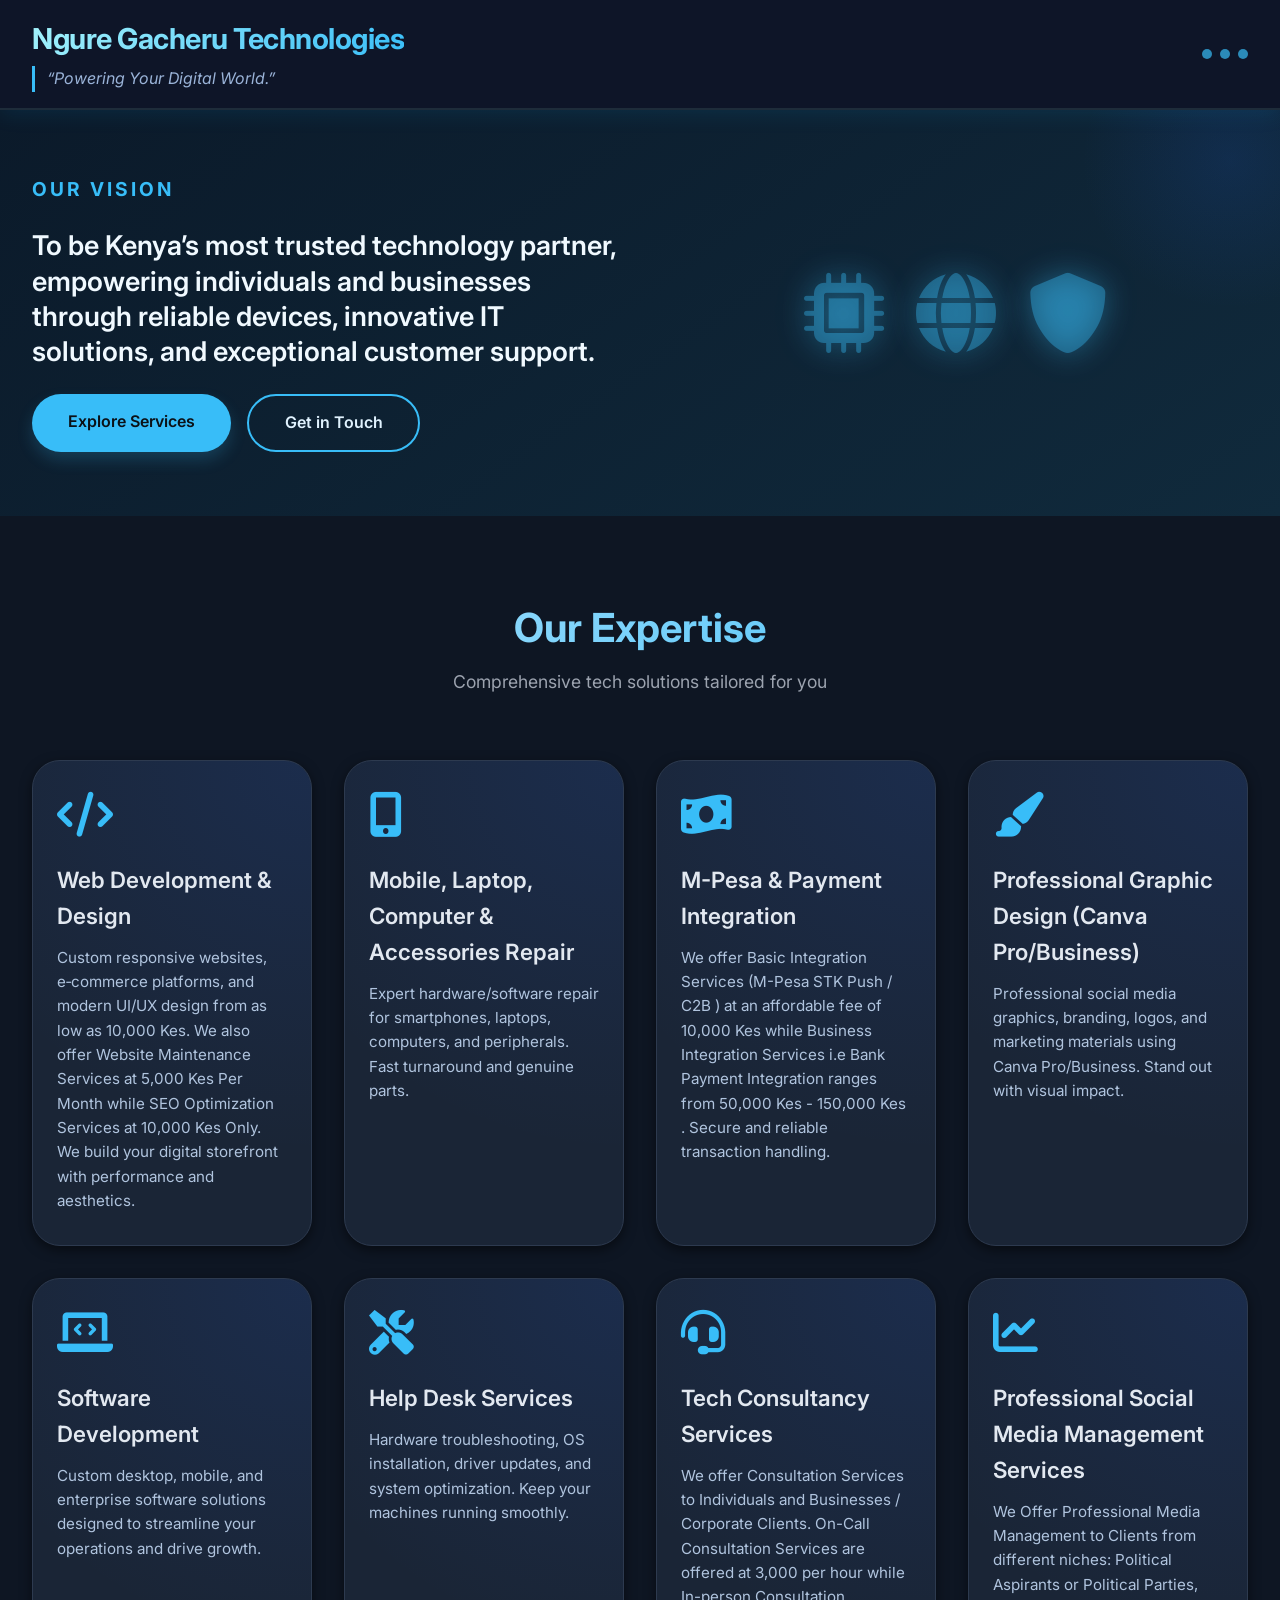
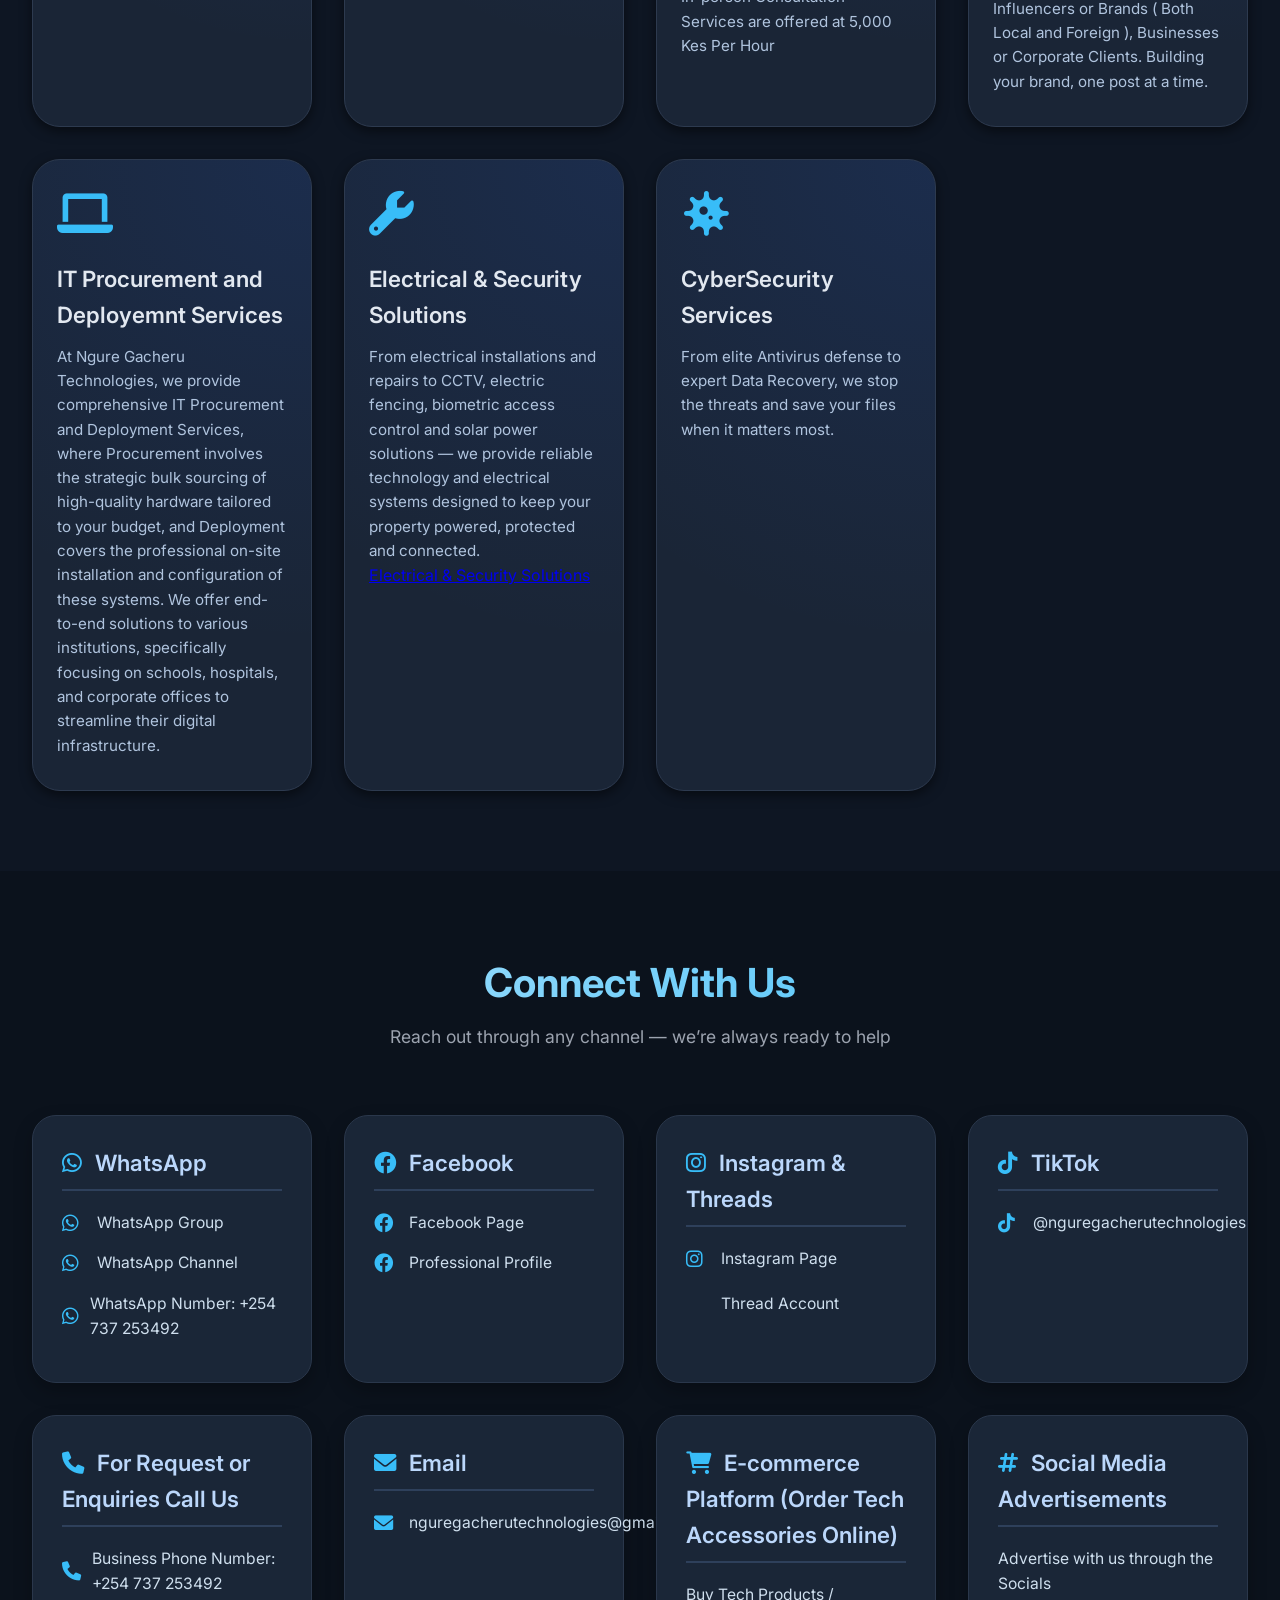
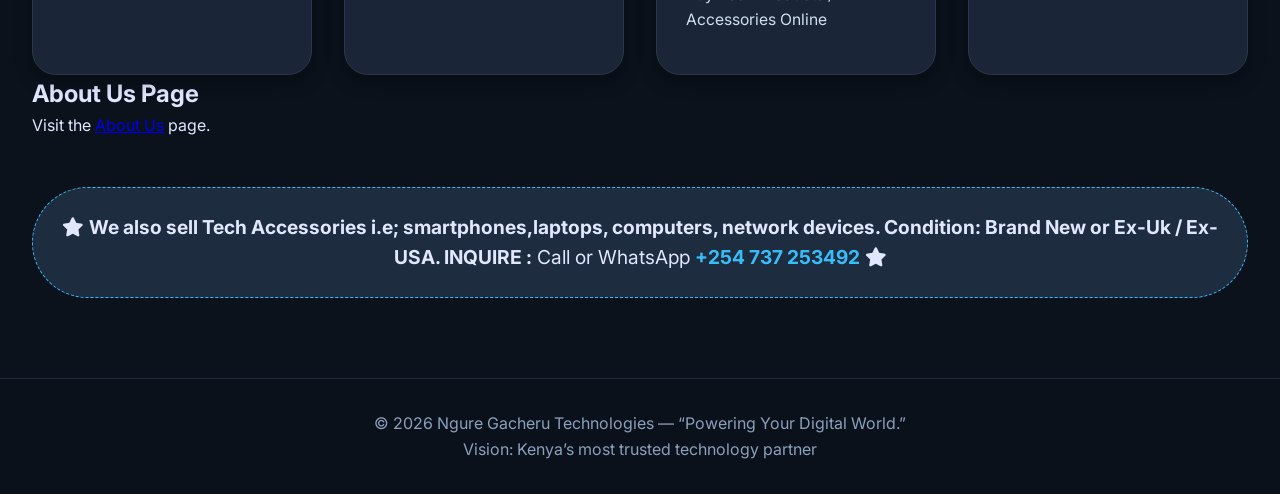
==== index.html @ 10f6c047 "Update index.html" ====
<!DOCTYPE html>
<html lang="en">
<head>
  <meta charset="UTF-8">
  <meta name="viewport" content="width=device-width, initial-scale=1.0">
  <title>Ngure Gacheru Technologies</title>
  <!-- Font Awesome 6 (free) -->
  <link rel="stylesheet" href="https://cdnjs.cloudflare.com/ajax/libs/font-awesome/6.0.0-beta3/css/all.min.css">
  <!-- Google Fonts: Inter (clean tech font) -->
  <link href="https://fonts.googleapis.com/css2?family=Inter:opsz,wght@14..32,400;14..32,500;14..32,600;14..32,700&display=swap" rel="stylesheet">
  <!-- Link to external CSS (separate file) -->
  <link rel="stylesheet" href="style.css">
</head>
<body>
  <!-- HEADER with company name & motto -->
  <header class="header">
    <div class="container header-container">
      <div class="logo-area">
        <h1 class="company-name">Ngure Gacheru Technologies</h1>
        <p class="motto">“Powering Your Digital World.”</p>
      </div>
      <!-- subtle tech accent -->
      <div class="header-accent">
        <span class="dot"></span><span class="dot"></span><span class="dot"></span>
      </div>
    </div>
  </header>

  <main>
    <!-- HERO SECTION with vision -->
    <section class="hero">
      <div class="container hero-container">
        <div class="hero-text animate-on-view">
          <h2 class="vision-title">Our Vision</h2>
          <p class="vision-statement">To be Kenya’s most trusted technology partner, empowering individuals and businesses through reliable devices, innovative IT solutions, and exceptional customer support.</p>
          <div class="hero-cta">
            <a href="#services" class="btn btn-primary">Explore Services</a>
            <a href="#contact" class="btn btn-outline">Get in Touch</a>
          </div>
        </div>
        <div class="hero-graphic animate-on-view">
          <i class="fas fa-microchip"></i>
          <i class="fas fa-globe"></i>
          <i class="fas fa-shield-alt"></i>
        </div>
      </div>
    </section>

    <!-- SERVICES SECTION (descriptive cards) -->
    <section id="services" class="services">
      <div class="container">
        <h2 class="section-title">Our Expertise</h2>
        <p class="section-subtitle">Comprehensive tech solutions tailored for you</p>
        <div class="services-grid">
          <!-- card 1: Web Development -->
          <div class="service-card animate-on-view">
            <i class="fas fa-code"></i>
            <h3>Web Development & Design</h3>
            <p>Custom responsive websites, e‑commerce platforms, and modern UI/UX design from as low as 10,000 Kes. We also offer Website Maintenance Services at 5,000 Kes Per Month while SEO Optimization Services at 10,000 Kes Only. We build your digital storefront with performance and aesthetics.</p>
          </div>
          <!-- card 2: Repair services -->
          <div class="service-card animate-on-view">
            <i class="fas fa-mobile-alt"></i>
            <h3>Mobile, Laptop, Computer & Accessories Repair</h3>
            <p>Expert hardware/software repair for smartphones, laptops, computers, and peripherals. Fast turnaround and genuine parts.</p>
          </div>
          <!-- card 3: M-Pesa Integration -->
          <div class="service-card animate-on-view">
            <i class="fas fa-money-bill-wave"></i>
            <h3>M-Pesa & Payment Integration</h3>
            <p>We offer Basic Integration Services (M-Pesa STK Push / C2B ) at an affordable fee of 10,000 Kes while Business Integration Services i.e Bank Payment Integration ranges from 50,000 Kes - 150,000 Kes . Secure and reliable transaction handling.</p>
          </div>
          <!-- card 4: Graphic Design -->
          <div class="service-card animate-on-view">
            <i class="fas fa-paint-brush"></i>
            <h3>Professional Graphic Design (Canva Pro/Business)</h3>
            <p>Professional social media graphics, branding, logos, and marketing materials using Canva Pro/Business. Stand out with visual impact.</p>
          </div>
          <!-- card 5: Software Development -->
          <div class="service-card animate-on-view">
            <i class="fas fa-laptop-code"></i>
            <h3>Software Development</h3>
            <p>Custom desktop, mobile, and enterprise software solutions designed to streamline your operations and drive growth.</p>
          </div>
          <!-- card 6: Help Desk -->
          <div class="service-card animate-on-view">
            <i class="fas fa-tools"></i>
            <h3>Help Desk Services</h3>
            <p>Hardware troubleshooting, OS installation, driver updates, and system optimization. Keep your machines running smoothly.</p>
          </div>
          <!-- card 8: Tech Consultancy Services -->
          <div class="service-card animate-on-view">
            <i class="fas fa-headset"></i>
            <h3>Tech Consultancy Services</h3>
            <p>We offer Consultation Services to Individuals and Businesses / Corporate Clients. On-Call Consultation Services are offered at 3,000 per hour while In-person Consultation Services are offered at 5,000 Kes Per Hour</p>
          </div>
          <!-- card 9: Social Media Management -->
          <div class="service-card animate-on-view">
            <i class="fas fa-chart-line"></i>
            <h3>Professional Social Media Management Services</h3>
            <p>We Offer Professional Media Management to Clients from different niches: Political Aspirants or Political Parties, Influencers or Brands ( Both Local and Foreign ), Businesses or Corporate Clients. Building your brand, one post at a time. </p>
          </div>
          <!-- card 10: Procurement and Deployment -->
          <div class="service-card animate-on-view">
            <i class="fas fa-laptop"></i>
            <h3>IT Procurement and Deployemnt Services</h3>
            <p>At Ngure Gacheru Technologies, we provide comprehensive IT Procurement and Deployment Services, where Procurement involves the strategic bulk sourcing of high-quality hardware tailored to your budget, and Deployment covers the professional on-site installation and configuration of these systems. We offer end-to-end solutions to various institutions, specifically focusing on schools, hospitals, and corporate offices to streamline their digital infrastructure.</p>
          </div> 
          <!--card 11: Electrical Works -->
          <div class="service-card animate-on-view">
            <i class="fas fa-wrench"></i>
            <h3>Electrical & Security Solutions</h3>
            <p>From electrical installations and repairs to CCTV, electric fencing, biometric access control and solar power solutions — we provide reliable technology and electrical systems designed to keep your property powered, protected and connected.</p>
            <a href="electrical&securitysolutions.html"></i> Electrical & Security Solutions</a>
          </div>
          <!-- card 14: Cybersecurity -->
          <div class="service-card animate-on-view">
            <i class="fas fa-virus"></i>
            <h3>CyberSecurity Services</h3>
            <p>From elite Antivirus defense to expert Data Recovery, we stop the threats and save your files when it matters most.</p>
          </div> 
        </div>
      </div>
    </section>

    <!-- CONTACT SECTION (all clickable links) -->
    <section id="contact" class="contact">
      <div class="container">
        <h2 class="section-title">Connect With Us</h2>
        <p class="section-subtitle">Reach out through any channel — we’re always ready to help</p>

        <div class="contact-grid">
          <!-- left column: WhatsApp & Facebook & Instagram/Threads -->
          <div class="contact-group animate-on-view">
            <h3><i class="fab fa-whatsapp"></i> WhatsApp</h3>
            <ul>
              <li><a href="https://chat.whatsapp.com/FJbLvyD6F8307GEySv9hDz?mode=hqrt3/" target="_blank" rel="noopener"><i class="fab fa-whatsapp"></i> WhatsApp Group</a></li>
              <li><a href="https://whatsapp.com/channel/0029VbBS5oZ6xCST9eSFZj3T/" target="_blank" rel="noopener"><i class="fab fa-whatsapp"></i> WhatsApp Channel</a></li>
              <li><a href="https://wa.me/254737253492" target="_blank" rel="noopener"><i class="fab fa-whatsapp"></i> WhatsApp Number: +254 737 253492</a></li>
            </ul>
          </div>

          <div class="contact-group animate-on-view">
            <h3><i class="fab fa-facebook"></i> Facebook</h3>
            <ul>
              <li><a href="https://www.facebook.com/share/1E1MWqyqEN/" target="_blank" rel="noopener"><i class="fab fa-facebook"></i> Facebook Page</a></li>
              <li><a href="https://www.facebook.com/share/17ygFQ6qt3/" target="_blank" rel="noopener"><i class="fab fa-facebook"></i> Professional Profile</a></li>
            </ul>
          </div>

          <div class="contact-group animate-on-view">
            <h3><i class="fab fa-instagram"></i> Instagram & Threads</h3>
            <ul>
              <li><a href="https://www.instagram.com/nguregacheru_technologies?igsh=MXRsOHNwMW92cDds" target="_blank" rel="noopener"><i class="fab fa-instagram"></i> Instagram Page</a></li>
              <li><a href="https://www.threads.net/@nguregacheru_technologies" target="_blank" rel="noopener"><i class="fab fa-threads"></i> Thread Account</a></li>
            </ul>
          </div>

          <!-- right column: TikTok, Phone, Email, extra -->
          <div class="contact-group animate-on-view">
            <h3><i class="fab fa-tiktok"></i> TikTok</h3>
            <ul>
              <li><a href="https://tiktok.com/@nguregacherutechnologies" target="_blank" rel="noopener"><i class="fab fa-tiktok"></i> @nguregacherutechnologies</a></li>
            </ul>
          </div>

          <div class="contact-group animate-on-view">
            <h3><i class="fas fa-phone"></i> For Request or Enquiries Call Us</h3>
            <ul>
              <li><a href="tel:+254737253492"><i class="fas fa-phone"></i> Business Phone Number: +254 737 253492</a></li>
            </ul>
          </div>

          <div class="contact-group animate-on-view">
            <h3><i class="fas fa-envelope"></i> Email</h3>
            <ul>
              <li><a href="mailto:nguregacherutechnologies@gmail.com"><i class="fas fa-envelope"></i> nguregacherutechnologies@gmail.com</a></li>
            </ul>
          </div>

        <div class="contact-group animate-on-view">
          <h3><i class="fas fa-shopping-cart"></i> E-commerce Platform (Order Tech Accessories Online)</h3>
          <ul>
            <li><a href="https://wa.me/c/254737253492" target="_blank><i class="fab fa-whatsapp"></i> Buy Tech Products / Accessories Online</a></li>
          </ul>
        </div>

        <div class="contact-group animate-on-view">
          <h3><i class="fas fa-hashtag"></i> Social Media Advertisements</h3>
          <ul>
            <li><a href="https://ngttopdawgmedia.netlify.app/" target="_blank><i class="fab fa-desktop"></i> Advertise with us through the Socials</a></li>
          </ul>
      </div>
    </div>
 
        <body>
          <h1>About Us Page</h1>
          <p>Visit the <a href="aboutus.html">About Us</a> page.</p>
        </body>

        <!-- extra line: repeat of contact/orders (already covered, but to match description) -->
        <div class="contact-footer-note animate-on-view">
          <p><i class="fas fa-star"></i> <strong>We also sell Tech Accessories i.e; smartphones,laptops, computers, network devices. Condition: Brand New or Ex-Uk / Ex-USA. INQUIRE :</strong> Call or WhatsApp <a href="https://wa.me/c/254737253492" target="_blank">+254 737 253492</a> <i class="fas fa-star"></i></p>
        </div>
      </div>
    </section>
  </main>

  <!-- FOOTER -->
  <footer class="footer">
    <div class="container footer-container">
      <p>© <span id="current-year"></span> Ngure Gacheru Technologies — “Powering Your Digital World.”</p>
      <p>Vision: Kenya’s most trusted technology partner</p>
    </div>
  </footer>

  <!-- Link to external JavaScript (separate file) -->
  <script src="script.js"></script>
</body>

</html>
---- style.css ----
/* style.css - modern tech theme with animations */
* {
  margin: 0;
  padding: 0;
  box-sizing: border-box;
}

body {
  font-family: 'Inter', sans-serif;
  background-color: #0b1117;
  color: #e0e7ff;
  line-height: 1.6;
  scroll-behavior: smooth;
}

.container {
  max-width: 1280px;
  margin: 0 auto;
  padding: 0 2rem;
}

/* ===== HEADER ===== */
.header {
  background: #0f172a;
  border-bottom: 2px solid #1e2c3a;
  box-shadow: 0 4px 20px rgba(0, 180, 255, 0.1);
  position: sticky;
  top: 0;
  z-index: 100;
  backdrop-filter: blur(6px);
  background-color: rgba(15, 23, 42, 0.95);
}

.header-container {
  display: flex;
  justify-content: space-between;
  align-items: center;
  padding: 1rem 2rem;
}

.company-name {
  font-size: 1.8rem;
  font-weight: 700;
  background: linear-gradient(135deg, #a5f3fc, #38bdf8);
  -webkit-background-clip: text;
  -webkit-text-fill-color: transparent;
  background-clip: text;
  letter-spacing: -0.5px;
}

.motto {
  font-size: 1rem;
  color: #9ab3d8;
  font-style: italic;
  border-left: 3px solid #38bdf8;
  padding-left: 0.75rem;
  margin-top: 0.25rem;
}

.header-accent {
  display: flex;
  gap: 8px;
}
.dot {
  width: 10px;
  height: 10px;
  background-color: #38bdf8;
  border-radius: 50%;
  opacity: 0.7;
  animation: pulse 2s infinite;
}
.dot:nth-child(2) { animation-delay: 0.4s; }
.dot:nth-child(3) { animation-delay: 0.8s; }

@keyframes pulse {
  0%, 100% { transform: scale(1); opacity: 0.7; }
  50% { transform: scale(1.3); opacity: 1; }
}

/* ===== HERO ===== */
.hero {
  background: linear-gradient(145deg, #0b1a2a 0%, #102a3c 100%);
  padding: 4rem 0;
  overflow: hidden;
  position: relative;
}
.hero::before {
  content: '';
  position: absolute;
  width: 300px;
  height: 300px;
  background: radial-gradient(circle, #2563eb20 0%, transparent 70%);
  top: -100px;
  right: -100px;
  border-radius: 50%;
}

.hero-container {
  display: grid;
  grid-template-columns: 1fr 1fr;
  gap: 3rem;
  align-items: center;
}

.hero-text .vision-title {
  font-size: 1.2rem;
  text-transform: uppercase;
  letter-spacing: 3px;
  color: #38bdf8;
  margin-bottom: 0.5rem;
}
.vision-statement {
  font-size: 1.7rem;
  font-weight: 600;
  line-height: 1.3;
  margin: 1.5rem 0;
  color: #f0f9ff;
}
.hero-cta {
  display: flex;
  gap: 1rem;
  flex-wrap: wrap;
}
.btn {
  display: inline-block;
  padding: 0.9rem 2.2rem;
  border-radius: 40px;
  font-weight: 600;
  text-decoration: none;
  transition: all 0.3s ease;
  border: 1px solid transparent;
}
.btn-primary {
  background: #38bdf8;
  color: #0b1117;
  box-shadow: 0 8px 16px #38bdf830;
}
.btn-primary:hover {
  background: #7dd3fc;
  transform: translateY(-4px);
  box-shadow: 0 16px 24px #38bdf860;
}
.btn-outline {
  border: 2px solid #38bdf8;
  color: #e0f2fe;
}
.btn-outline:hover {
  background: #38bdf8;
  color: #0b1117;
  transform: translateY(-4px);
}

.hero-graphic {
  display: flex;
  gap: 2rem;
  justify-content: center;
  font-size: 5rem;
  color: #38bdf860;
}
.hero-graphic i {
  animation: float 4s ease-in-out infinite;
  filter: drop-shadow(0 0 15px #38bdf8);
}
.hero-graphic i:nth-child(2) { animation-delay: 0.6s; }
.hero-graphic i:nth-child(3) { animation-delay: 1.2s; }

@keyframes float {
  0%, 100% { transform: translateY(0); }
  50% { transform: translateY(-20px); }
}

/* ===== SERVICES ===== */
.services {
  padding: 5rem 0;
  background: #0e1623;
}
.section-title {
  font-size: 2.5rem;
  font-weight: 700;
  text-align: center;
  margin-bottom: 0.5rem;
  background: linear-gradient(135deg, #bae6fd, #38bdf8);
  -webkit-background-clip: text;
  -webkit-text-fill-color: transparent;
}
.section-subtitle {
  text-align: center;
  color: #9ca3af;
  margin-bottom: 4rem;
  font-size: 1.1rem;
}

.services-grid {
  display: grid;
  grid-template-columns: repeat(auto-fit, minmax(280px, 1fr));
  gap: 2rem;
}

.service-card {
  background: #1a2536;
  padding: 2rem 1.5rem;
  border-radius: 28px;
  border: 1px solid #2d3a4f;
  transition: all 0.3s cubic-bezier(0.25, 0.46, 0.45, 0.94);
  box-shadow: 0 4px 12px rgba(0,0,0,0.5);
  position: relative;
  z-index: 1;
  overflow: hidden;
}
.service-card::before {
  content: '';
  position: absolute;
  top: 0;
  left: 0;
  width: 100%;
  height: 100%;
  background: radial-gradient(circle at top right, #2563eb20, transparent 70%);
  z-index: -1;
}
.service-card:hover {
  transform: translateY(-10px) scale(1.02);
  border-color: #38bdf8;
  box-shadow: 0 25px 35px -10px #0f172a, 0 0 0 2px #38bdf840;
}
.service-card i {
  font-size: 2.8rem;
  color: #38bdf8;
  margin-bottom: 1.5rem;
}
.service-card h3 {
  font-size: 1.4rem;
  font-weight: 600;
  margin-bottom: 0.75rem;
  color: #e2e8f0;
}
.service-card p {
  color: #b0c4de;
  font-size: 0.95rem;
}

/* ===== CONTACT ===== */
.contact {
  padding: 5rem 0;
  background: #0b121c;
}

.contact-grid {
  display: grid;
  grid-template-columns: repeat(auto-fit, minmax(260px, 1fr));
  gap: 2rem;
  margin-top: 2rem;
}

.contact-group {
  background: #1a2637;
  border-radius: 24px;
  padding: 1.8rem 1.8rem;
  border: 1px solid #2a374b;
  transition: 0.2s;
  box-shadow: 0 8px 18px #00000040;
}
.contact-group:hover {
  border-color: #38bdf8;
  box-shadow: 0 12px 28px #38bdf820;
}
.contact-group h3 {
  font-size: 1.4rem;
  font-weight: 600;
  margin-bottom: 1.2rem;
  color: #bbd7fb;
  border-bottom: 2px solid #2e405b;
  padding-bottom: 0.5rem;
}
.contact-group h3 i {
  color: #38bdf8;
  margin-right: 0.5rem;
}
.contact-group ul {
  list-style: none;
}
.contact-group li {
  margin-bottom: 0.8rem;
}
.contact-group a {
  color: #cfdfee;
  text-decoration: none;
  display: inline-flex;
  align-items: center;
  gap: 0.7rem;
  transition: all 0.2s;
  font-size: 0.98rem;
}
.contact-group a i {
  width: 1.5rem;
  color: #38bdf8;
  font-size: 1.2rem;
}
.contact-group a:hover {
  color: #38bdf8;
  transform: translateX(6px);
}

.contact-footer-note {
  margin-top: 3rem;
  background: #1e2c40;
  padding: 1.5rem;
  border-radius: 60px;
  text-align: center;
  border: 1px dashed #38bdf8;
}
.contact-footer-note p {
  font-size: 1.2rem;
}
.contact-footer-note a {
  color: #38bdf8;
  font-weight: 700;
  text-decoration: none;
}
.contact-footer-note a:hover {
  text-decoration: underline;
}

/* ===== FOOTER ===== */
.footer {
  background: #0a111a;
  padding: 2rem 0;
  border-top: 1px solid #1e2c3c;
  text-align: center;
  color: #8ba0bc;
}

/* ===== ANIMATION ON VIEW (intersection observer) ===== */
.animate-on-view {
  opacity: 0;
  transform: translateY(35px);
  transition: opacity 0.7s ease, transform 0.7s ease;
}
.animate-on-view.visible {
  opacity: 1;
  transform: translateY(0);
}

/* ===== RESPONSIVE ===== */
@media (max-width: 768px) {
  .hero-container {
    grid-template-columns: 1fr;
    text-align: center;
  }
  .hero-cta {
    justify-content: center;
  }
  .hero-graphic {
    font-size: 4rem;
    order: -1;
  }
  .company-name {
    font-size: 1.4rem;
  }
  .header-container {
    flex-direction: column;
    text-align: center;
    gap: 0.5rem;
  }
  .motto {
    border-left: none;
    border-top: 2px solid #38bdf8;
    padding-top: 0.3rem;
  }
  .contact-grid {
    grid-template-columns: 1fr;
  }
}
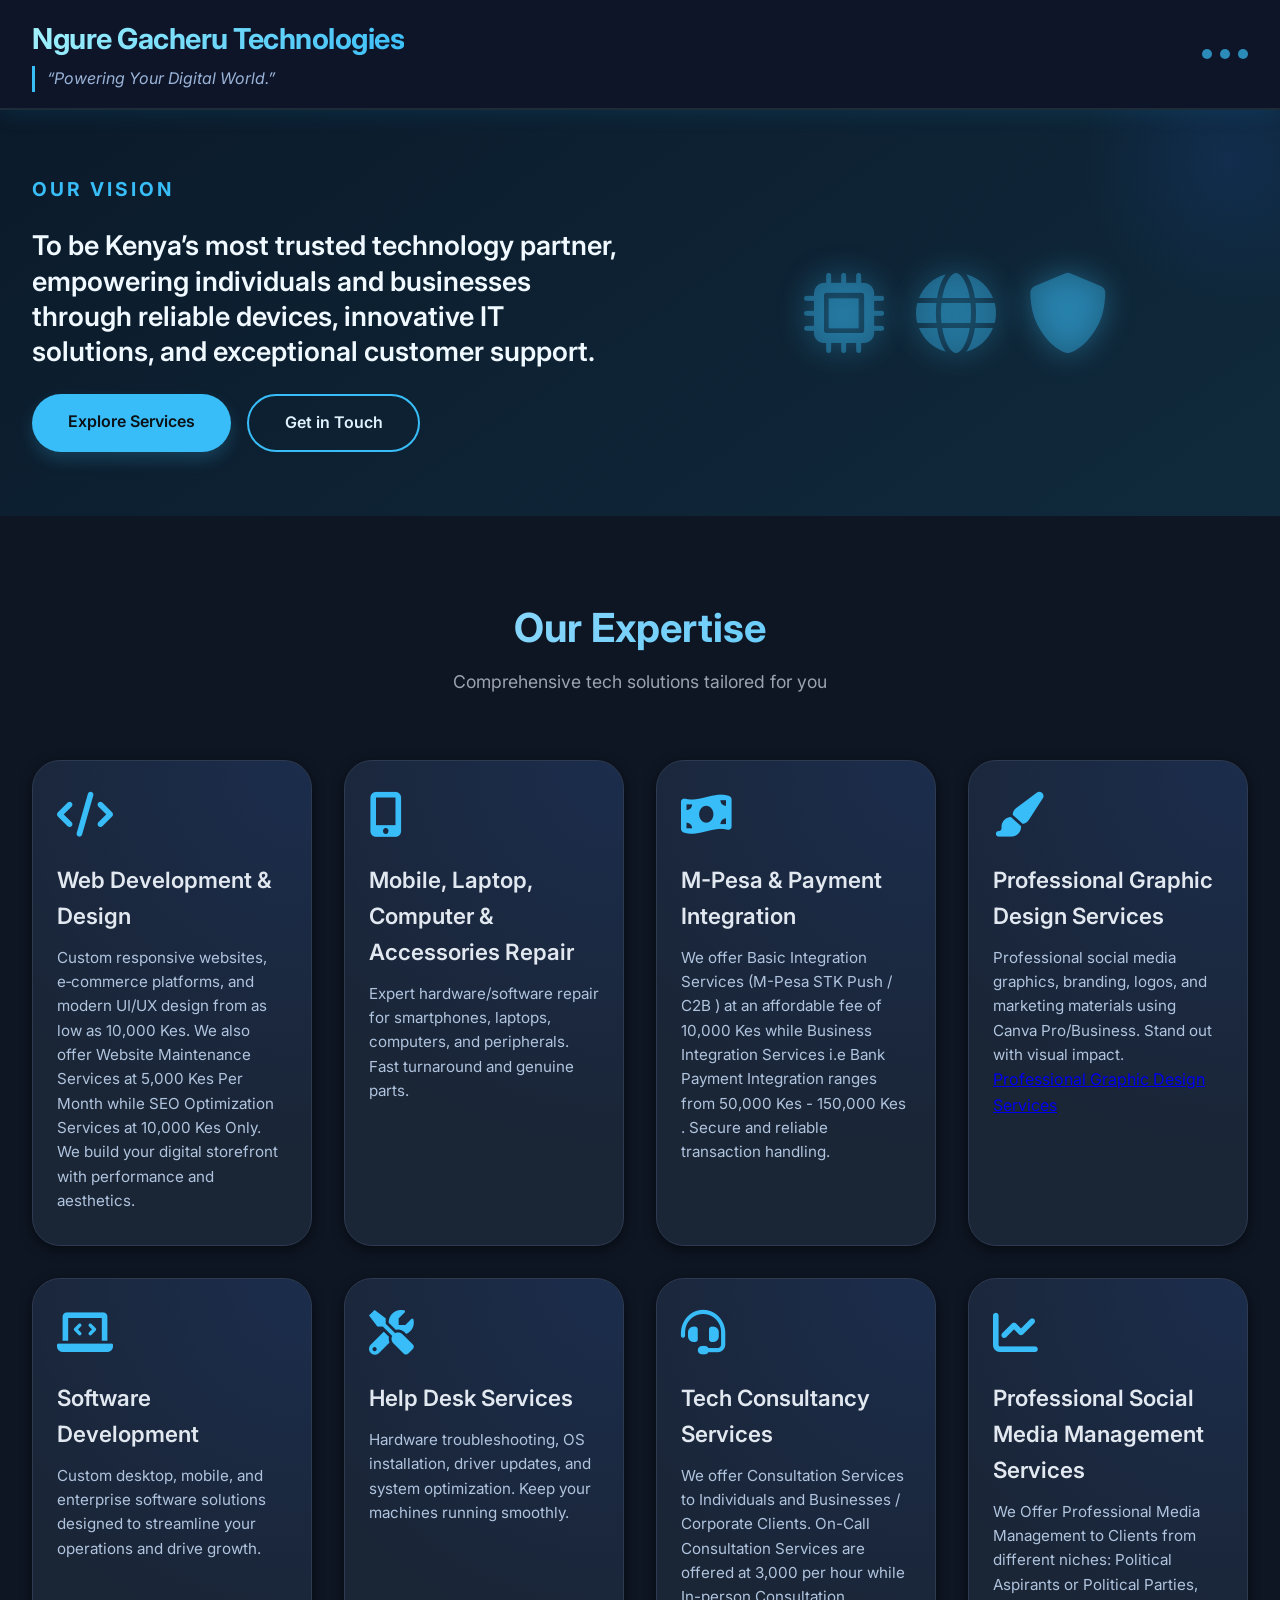
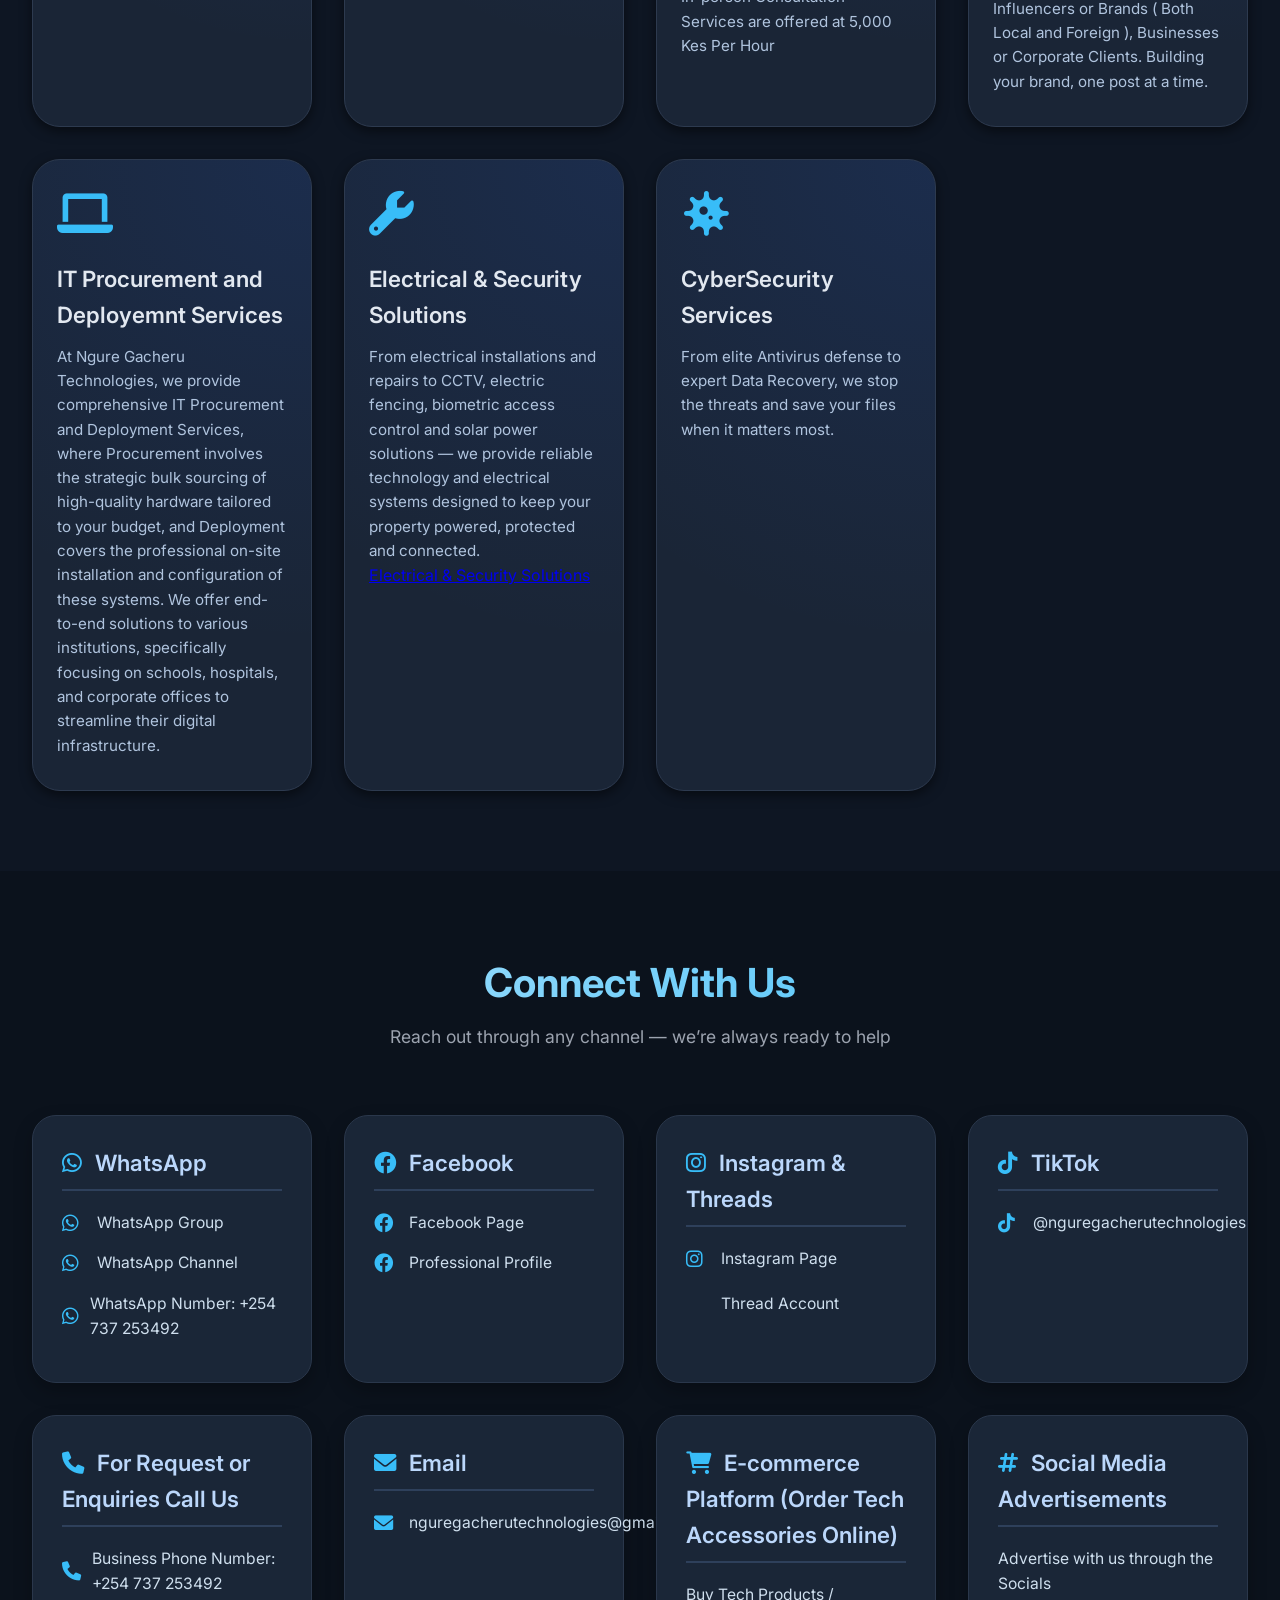
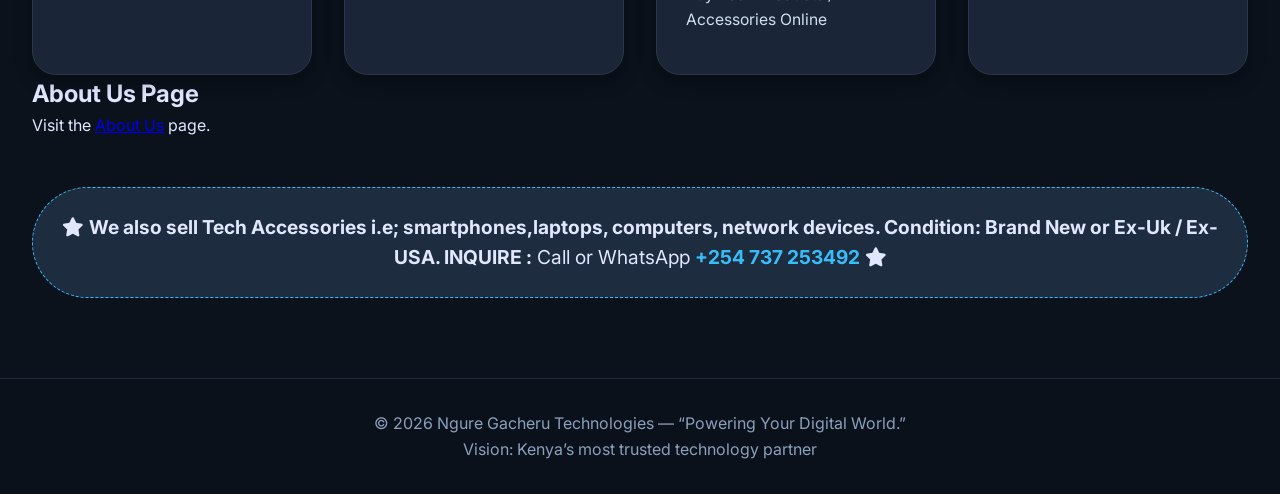
==== commit d843f829: "Fix HTML formatting and structure" ====
--- a/index.html
+++ b/index.html
@@ -73,8 +73,9 @@
           <!-- card 4: Graphic Design -->
           <div class="service-card animate-on-view">
             <i class="fas fa-paint-brush"></i>
-            <h3>Professional Graphic Design (Canva Pro/Business)</h3>
+            <h3>Professional Graphic Design Services</h3>
             <p>Professional social media graphics, branding, logos, and marketing materials using Canva Pro/Business. Stand out with visual impact.</p>
+            <a href="graphicdesign.html"></i> Professional Graphic Design Services</a>
           </div>
           <!-- card 5: Software Development -->
           <div class="service-card animate-on-view">
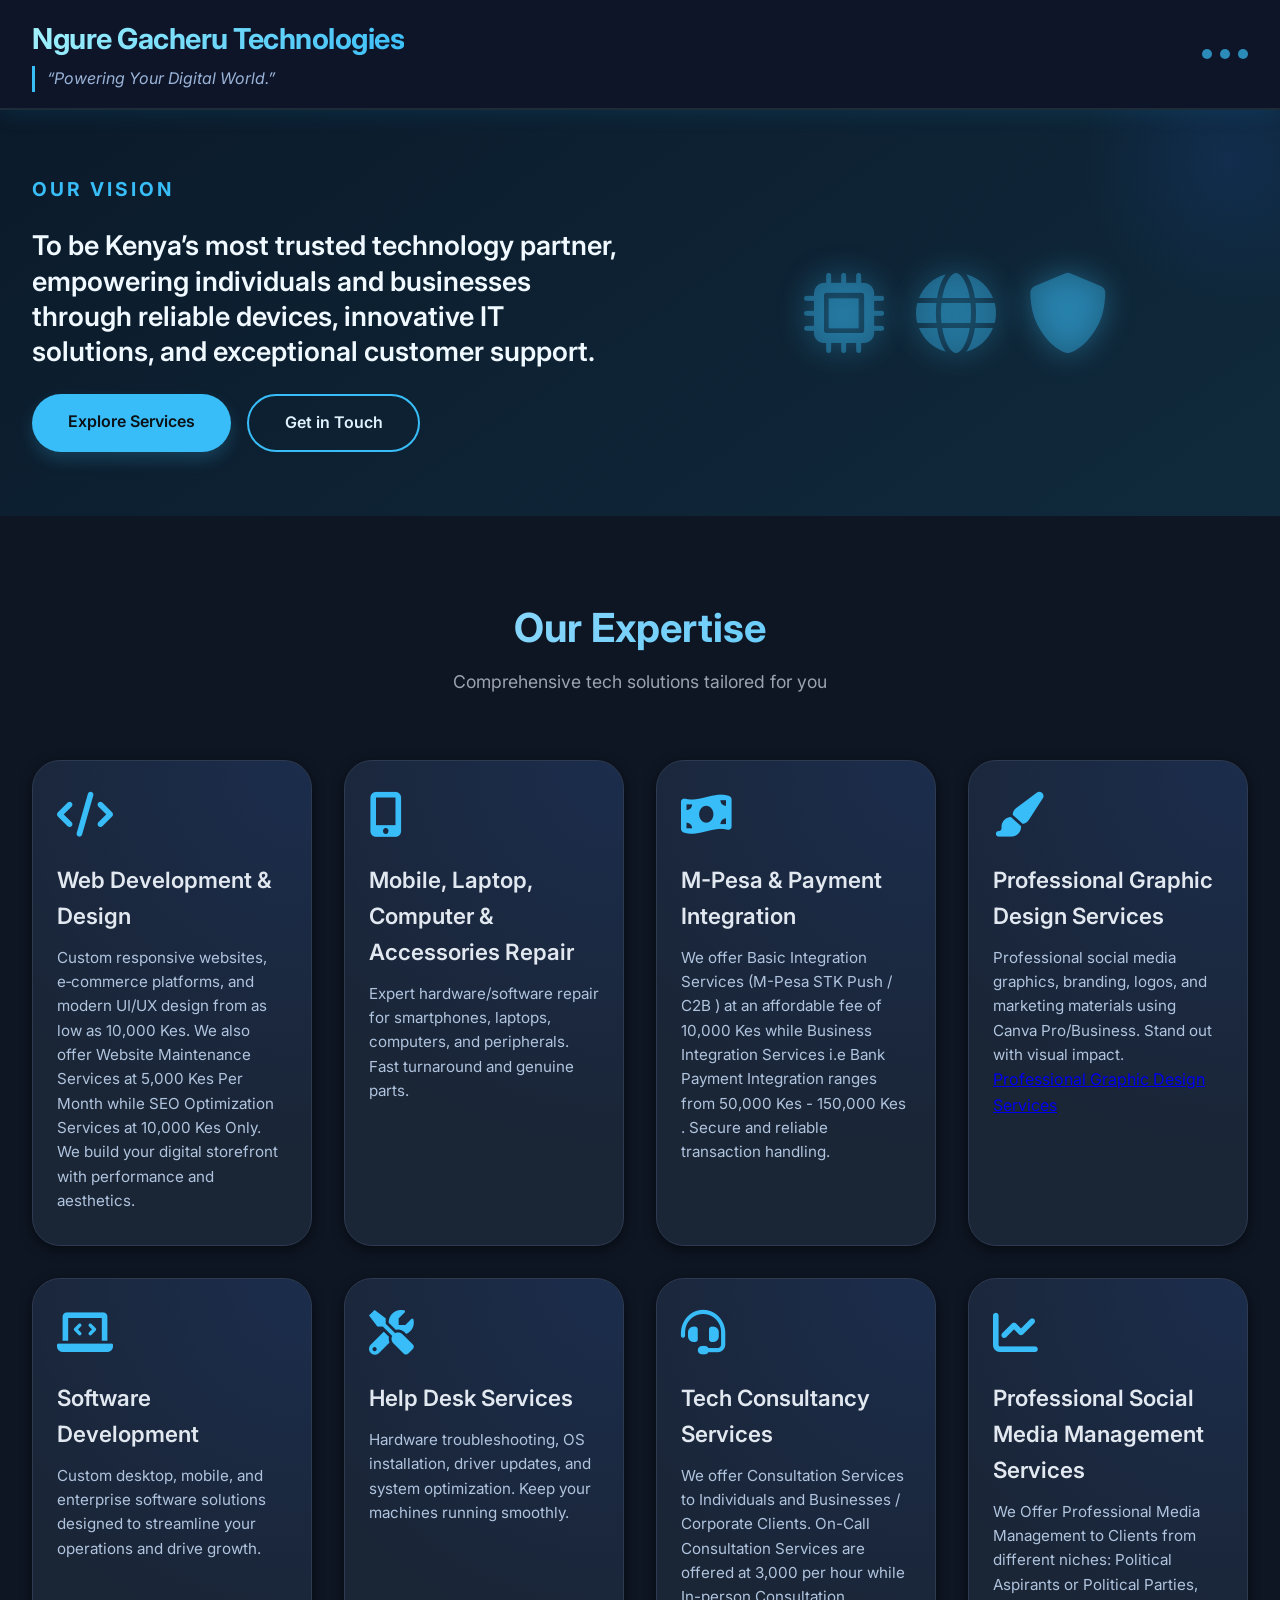
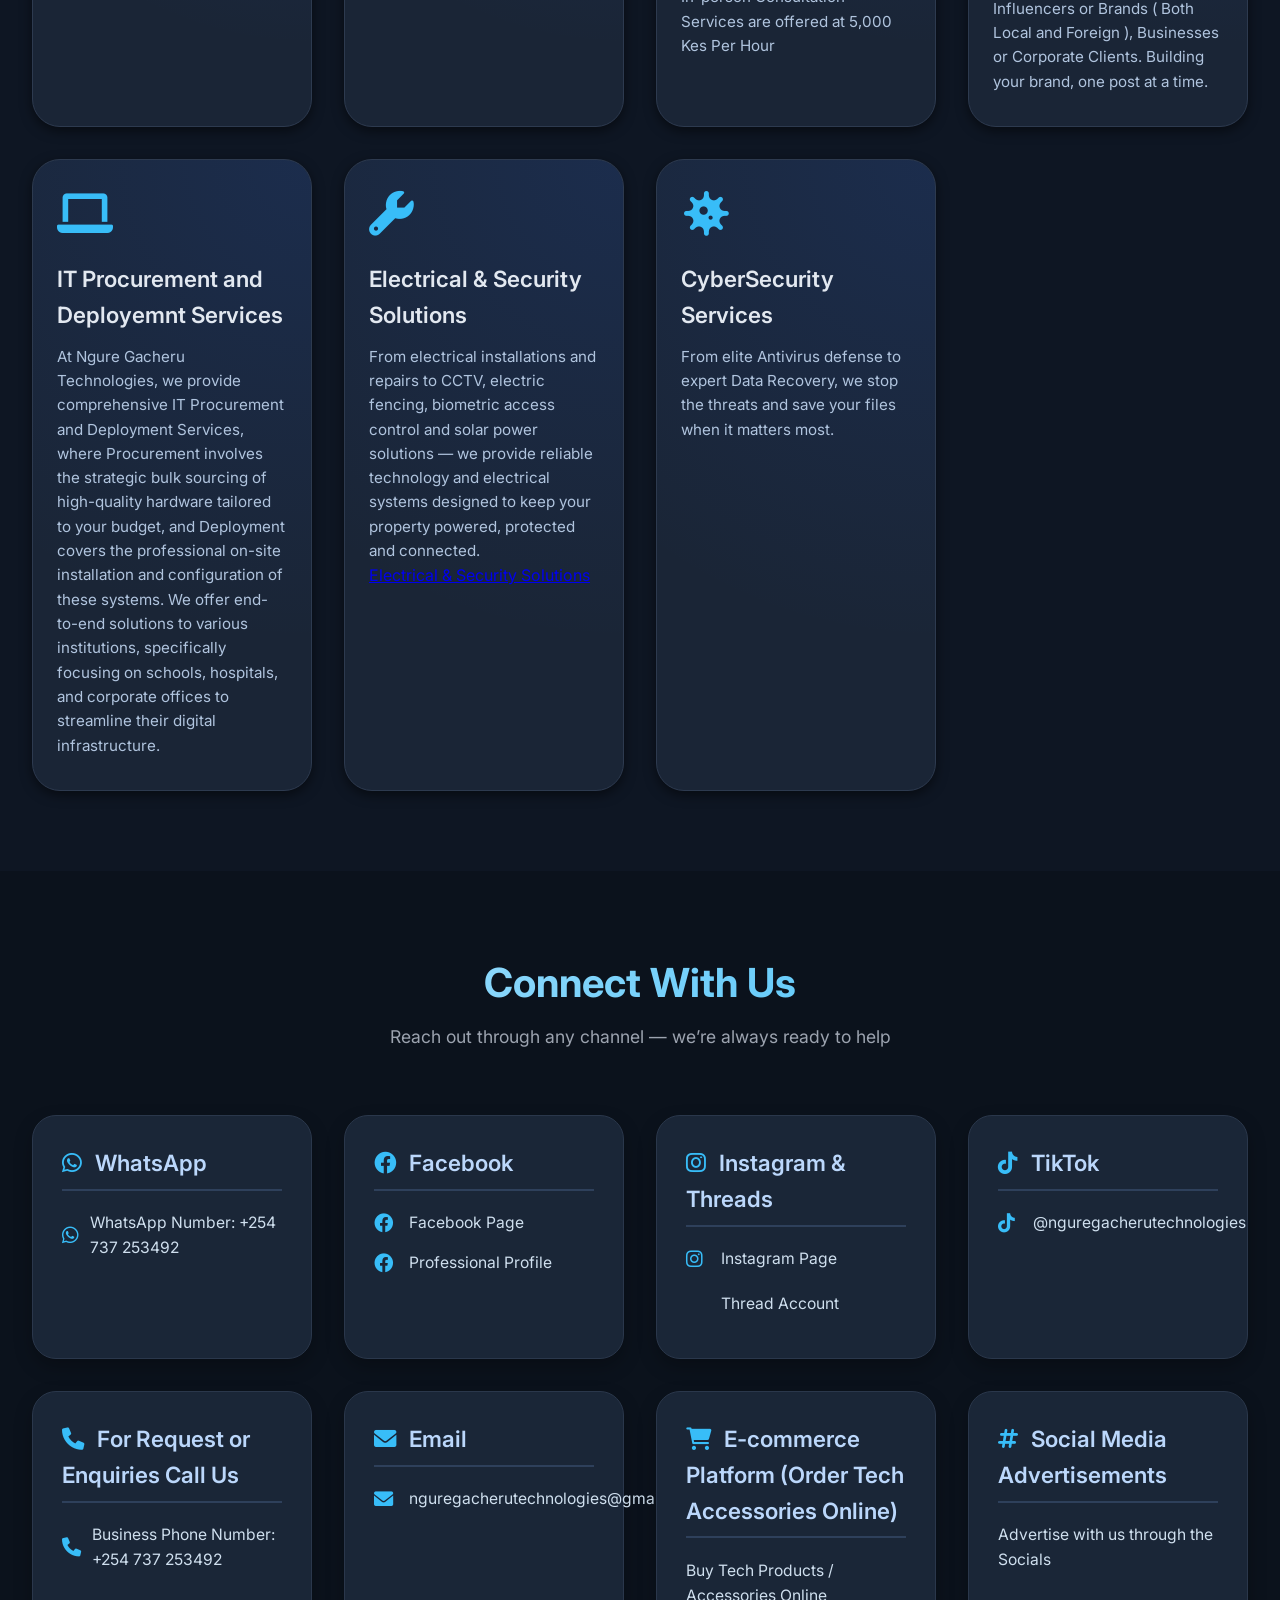
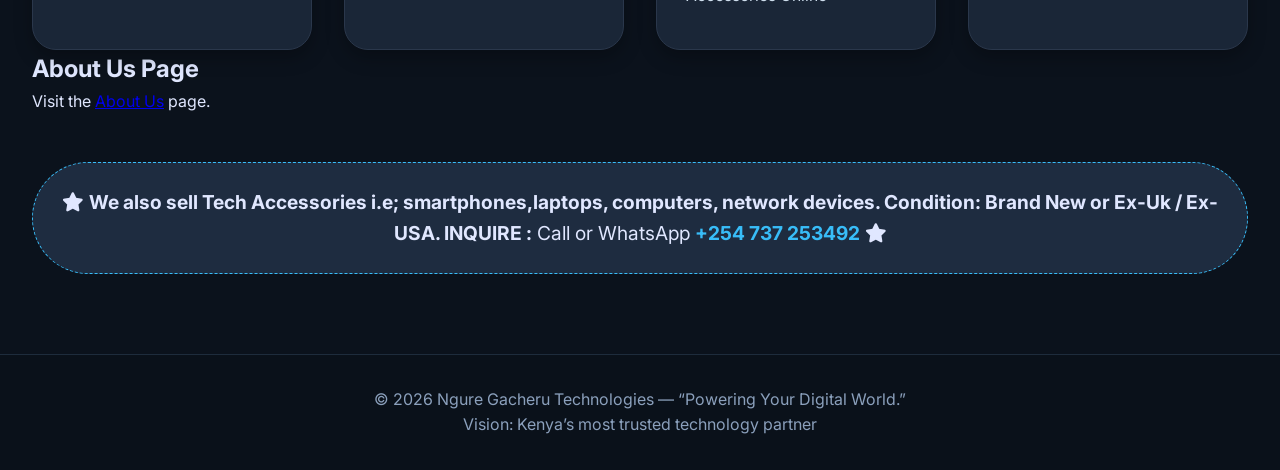
==== commit 3ed594cb: "Fix HTML formatting and remove duplicates" ====
--- a/index.html
+++ b/index.html
@@ -135,8 +135,6 @@
           <div class="contact-group animate-on-view">
             <h3><i class="fab fa-whatsapp"></i> WhatsApp</h3>
             <ul>
-              <li><a href="https://chat.whatsapp.com/FJbLvyD6F8307GEySv9hDz?mode=hqrt3/" target="_blank" rel="noopener"><i class="fab fa-whatsapp"></i> WhatsApp Group</a></li>
-              <li><a href="https://whatsapp.com/channel/0029VbBS5oZ6xCST9eSFZj3T/" target="_blank" rel="noopener"><i class="fab fa-whatsapp"></i> WhatsApp Channel</a></li>
               <li><a href="https://wa.me/254737253492" target="_blank" rel="noopener"><i class="fab fa-whatsapp"></i> WhatsApp Number: +254 737 253492</a></li>
             </ul>
           </div>
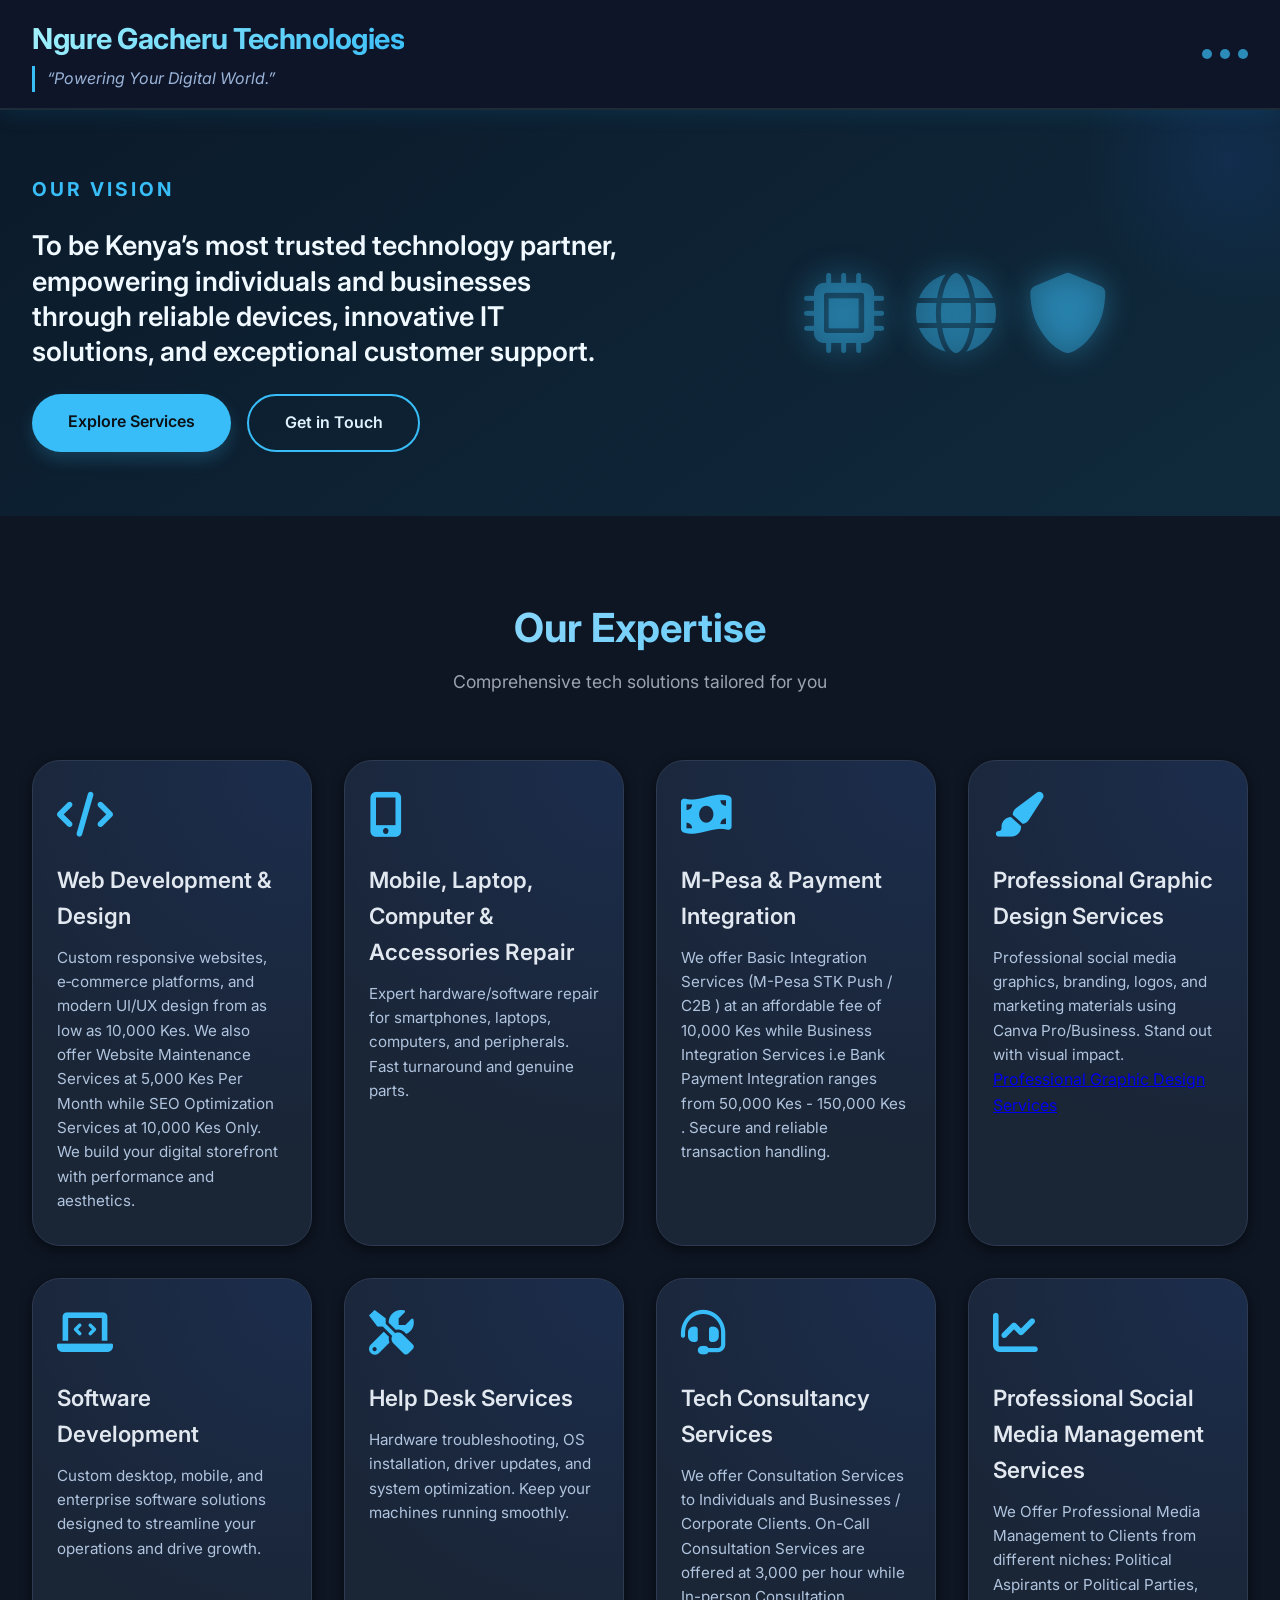
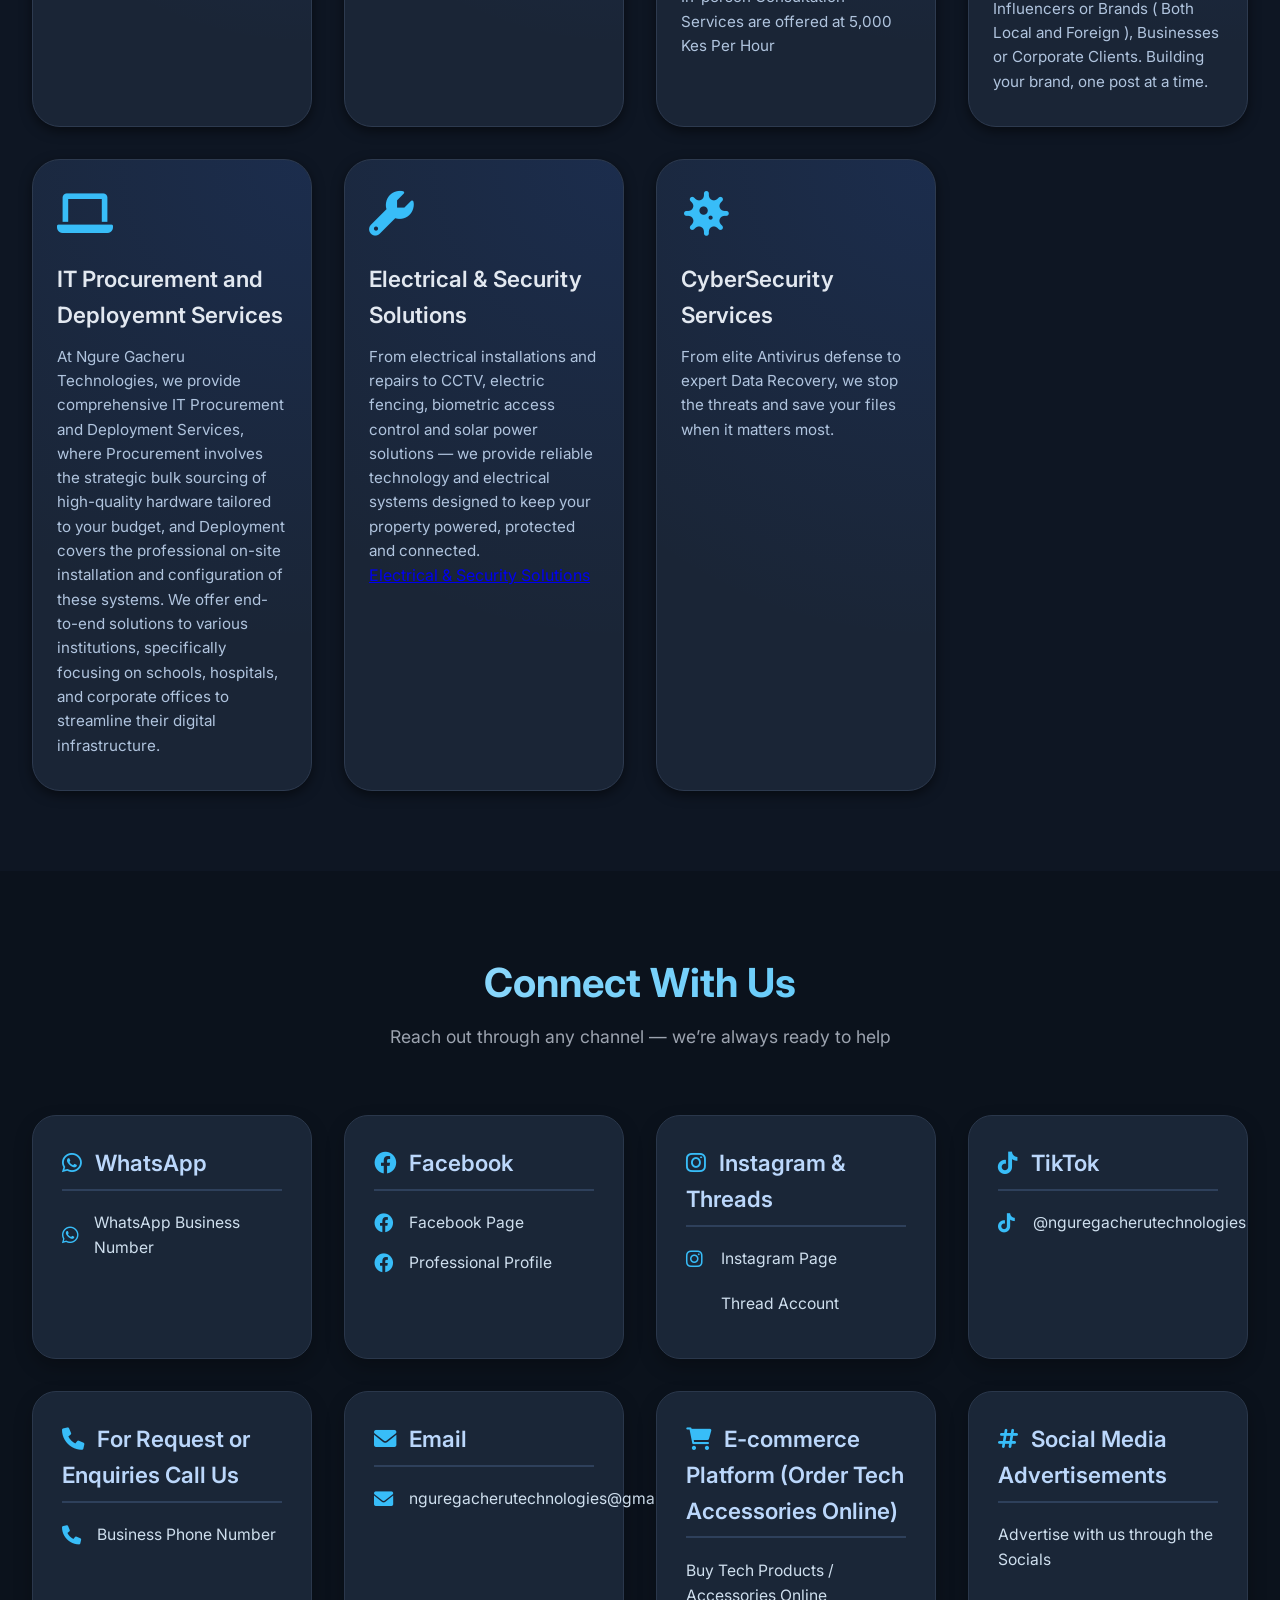
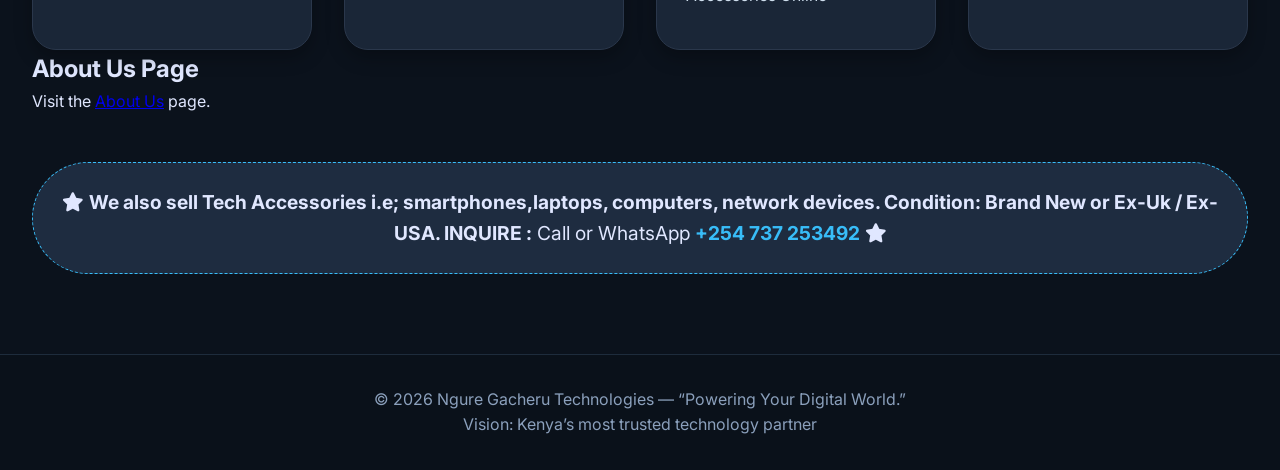
==== commit 10f9bc7e: "Update index.html" ====
--- a/index.html
+++ b/index.html
@@ -135,7 +135,7 @@
           <div class="contact-group animate-on-view">
             <h3><i class="fab fa-whatsapp"></i> WhatsApp</h3>
             <ul>
-              <li><a href="https://wa.me/254737253492" target="_blank" rel="noopener"><i class="fab fa-whatsapp"></i> WhatsApp Number: +254 737 253492</a></li>
+              <li><a href="https://wa.me/254737253492" target="_blank" rel="noopener"><i class="fab fa-whatsapp"></i> WhatsApp Business Number</a></li>
             </ul>
           </div>
 
@@ -166,7 +166,7 @@
           <div class="contact-group animate-on-view">
             <h3><i class="fas fa-phone"></i> For Request or Enquiries Call Us</h3>
             <ul>
-              <li><a href="tel:+254737253492"><i class="fas fa-phone"></i> Business Phone Number: +254 737 253492</a></li>
+              <li><a href="tel:+254737253492"><i class="fas fa-phone"></i> Business Phone Number</a></li>
             </ul>
           </div>
 
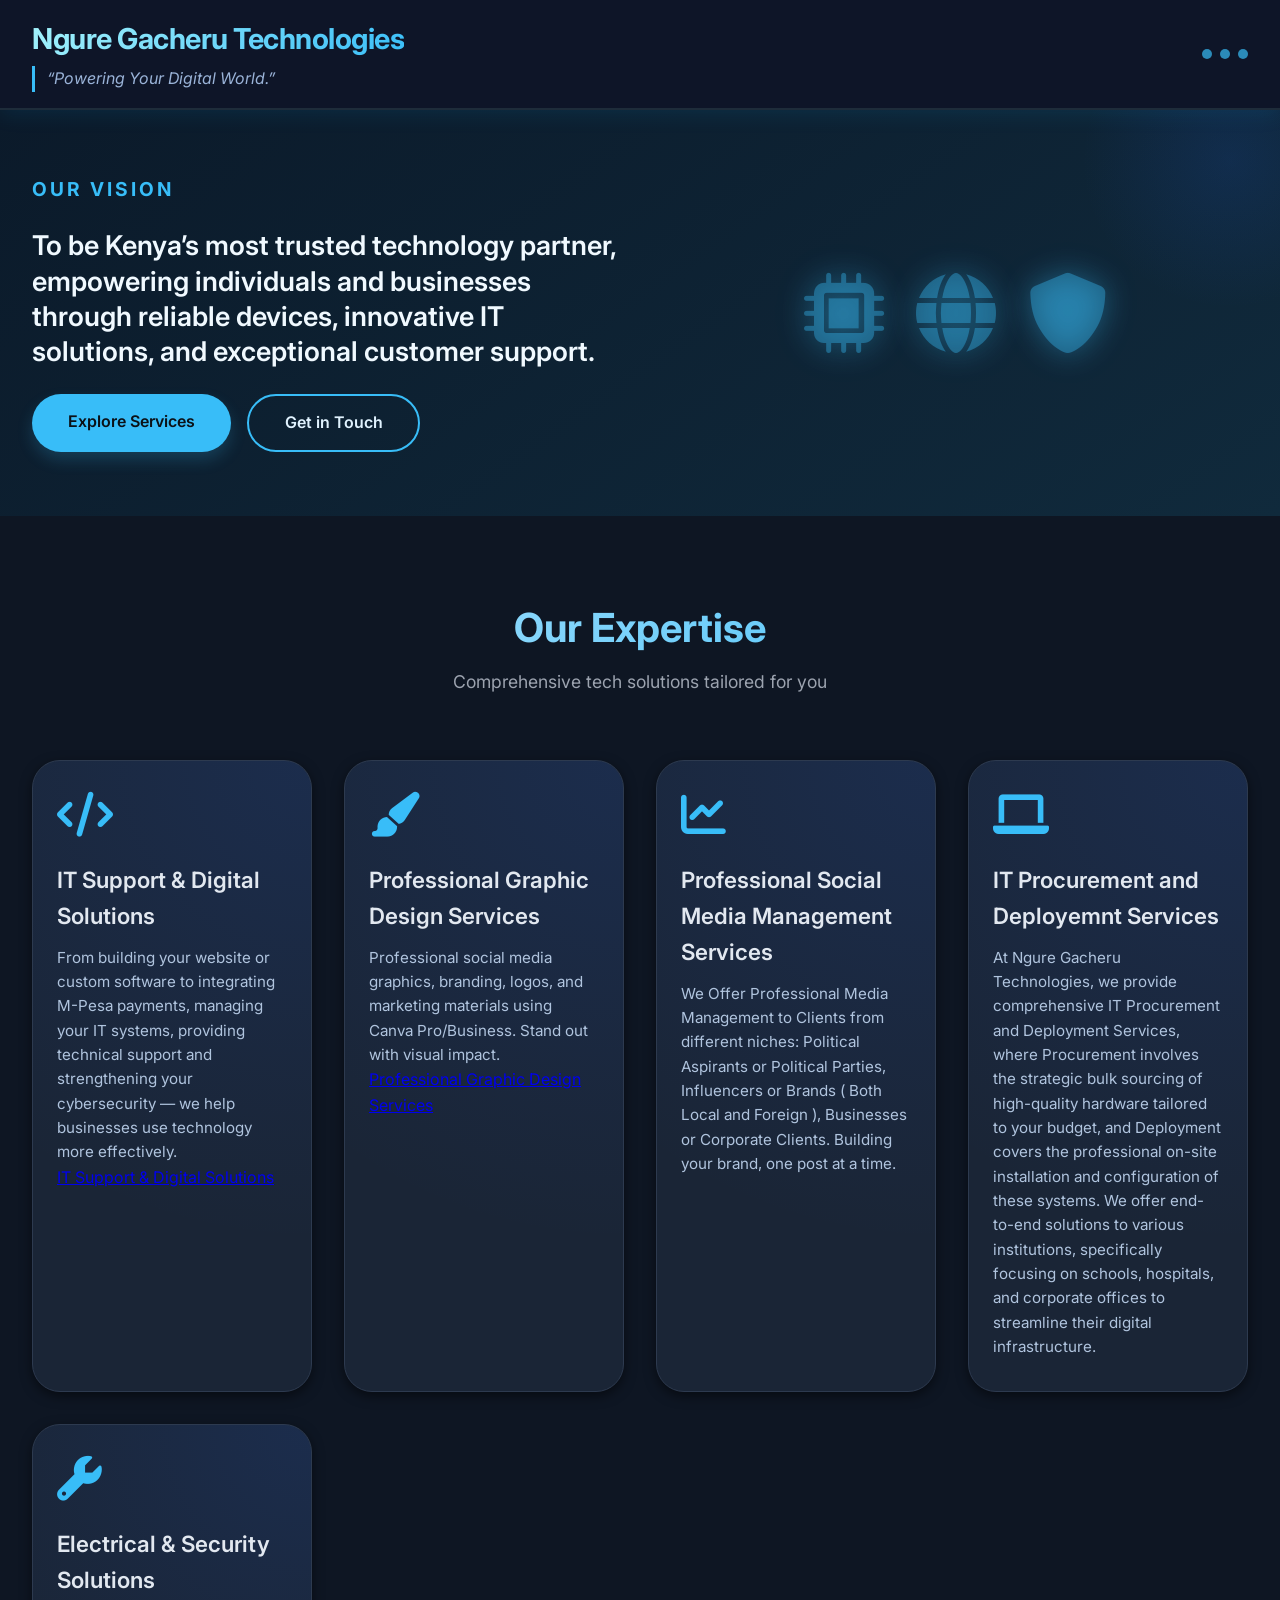
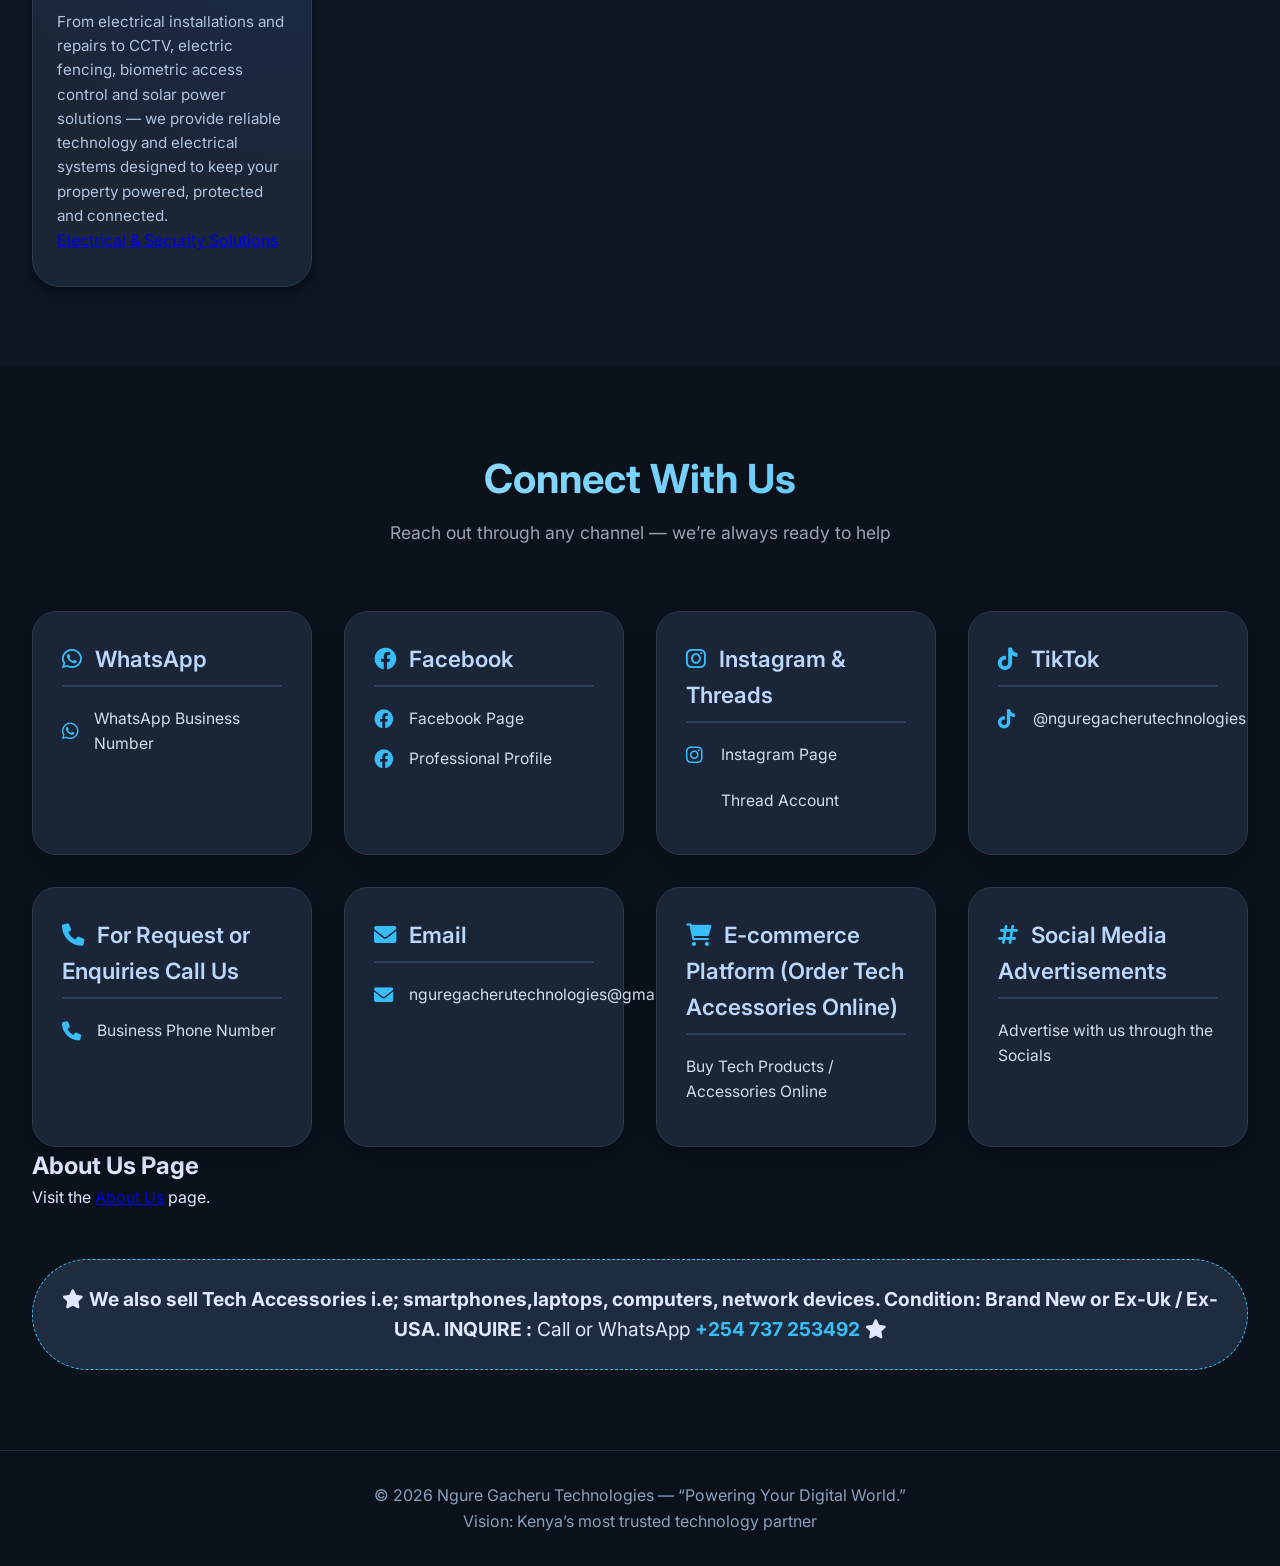
==== commit 72a42ecf: "Update index.html" ====
--- a/index.html
+++ b/index.html
@@ -52,74 +52,39 @@
         <h2 class="section-title">Our Expertise</h2>
         <p class="section-subtitle">Comprehensive tech solutions tailored for you</p>
         <div class="services-grid">
-          <!-- card 1: Web Development -->
+          <!-- card 1: IT Support & Digital Services -->
           <div class="service-card animate-on-view">
             <i class="fas fa-code"></i>
-            <h3>Web Development & Design</h3>
-            <p>Custom responsive websites, e‑commerce platforms, and modern UI/UX design from as low as 10,000 Kes. We also offer Website Maintenance Services at 5,000 Kes Per Month while SEO Optimization Services at 10,000 Kes Only. We build your digital storefront with performance and aesthetics.</p>
+            <h3>IT Support & Digital Solutions</h3>
+            <p>From building your website or custom software to integrating M-Pesa payments, managing your IT systems, providing technical support and strengthening your cybersecurity — we help businesses use technology more effectively.</p>
+            <a href="itsupport&digitalsolutions.html"></i> IT Support & Digital Solutions</a>
           </div>
-          <!-- card 2: Repair services -->
-          <div class="service-card animate-on-view">
-            <i class="fas fa-mobile-alt"></i>
-            <h3>Mobile, Laptop, Computer & Accessories Repair</h3>
-            <p>Expert hardware/software repair for smartphones, laptops, computers, and peripherals. Fast turnaround and genuine parts.</p>
-          </div>
-          <!-- card 3: M-Pesa Integration -->
-          <div class="service-card animate-on-view">
-            <i class="fas fa-money-bill-wave"></i>
-            <h3>M-Pesa & Payment Integration</h3>
-            <p>We offer Basic Integration Services (M-Pesa STK Push / C2B ) at an affordable fee of 10,000 Kes while Business Integration Services i.e Bank Payment Integration ranges from 50,000 Kes - 150,000 Kes . Secure and reliable transaction handling.</p>
-          </div>
-          <!-- card 4: Graphic Design -->
+          <!-- card 2: Graphic Design -->
           <div class="service-card animate-on-view">
             <i class="fas fa-paint-brush"></i>
             <h3>Professional Graphic Design Services</h3>
             <p>Professional social media graphics, branding, logos, and marketing materials using Canva Pro/Business. Stand out with visual impact.</p>
             <a href="graphicdesign.html"></i> Professional Graphic Design Services</a>
           </div>
-          <!-- card 5: Software Development -->
-          <div class="service-card animate-on-view">
-            <i class="fas fa-laptop-code"></i>
-            <h3>Software Development</h3>
-            <p>Custom desktop, mobile, and enterprise software solutions designed to streamline your operations and drive growth.</p>
-          </div>
-          <!-- card 6: Help Desk -->
-          <div class="service-card animate-on-view">
-            <i class="fas fa-tools"></i>
-            <h3>Help Desk Services</h3>
-            <p>Hardware troubleshooting, OS installation, driver updates, and system optimization. Keep your machines running smoothly.</p>
-          </div>
-          <!-- card 8: Tech Consultancy Services -->
-          <div class="service-card animate-on-view">
-            <i class="fas fa-headset"></i>
-            <h3>Tech Consultancy Services</h3>
-            <p>We offer Consultation Services to Individuals and Businesses / Corporate Clients. On-Call Consultation Services are offered at 3,000 per hour while In-person Consultation Services are offered at 5,000 Kes Per Hour</p>
-          </div>
-          <!-- card 9: Social Media Management -->
+          <!-- card 3: Social Media Management -->
           <div class="service-card animate-on-view">
             <i class="fas fa-chart-line"></i>
             <h3>Professional Social Media Management Services</h3>
             <p>We Offer Professional Media Management to Clients from different niches: Political Aspirants or Political Parties, Influencers or Brands ( Both Local and Foreign ), Businesses or Corporate Clients. Building your brand, one post at a time. </p>
           </div>
-          <!-- card 10: Procurement and Deployment -->
+          <!-- card 4: Procurement and Deployment -->
           <div class="service-card animate-on-view">
             <i class="fas fa-laptop"></i>
             <h3>IT Procurement and Deployemnt Services</h3>
             <p>At Ngure Gacheru Technologies, we provide comprehensive IT Procurement and Deployment Services, where Procurement involves the strategic bulk sourcing of high-quality hardware tailored to your budget, and Deployment covers the professional on-site installation and configuration of these systems. We offer end-to-end solutions to various institutions, specifically focusing on schools, hospitals, and corporate offices to streamline their digital infrastructure.</p>
           </div> 
-          <!--card 11: Electrical Works -->
+          <!--card 5: Electrical Works -->
           <div class="service-card animate-on-view">
             <i class="fas fa-wrench"></i>
             <h3>Electrical & Security Solutions</h3>
             <p>From electrical installations and repairs to CCTV, electric fencing, biometric access control and solar power solutions — we provide reliable technology and electrical systems designed to keep your property powered, protected and connected.</p>
             <a href="electrical&securitysolutions.html"></i> Electrical & Security Solutions</a>
           </div>
-          <!-- card 14: Cybersecurity -->
-          <div class="service-card animate-on-view">
-            <i class="fas fa-virus"></i>
-            <h3>CyberSecurity Services</h3>
-            <p>From elite Antivirus defense to expert Data Recovery, we stop the threats and save your files when it matters most.</p>
-          </div> 
         </div>
       </div>
     </section>
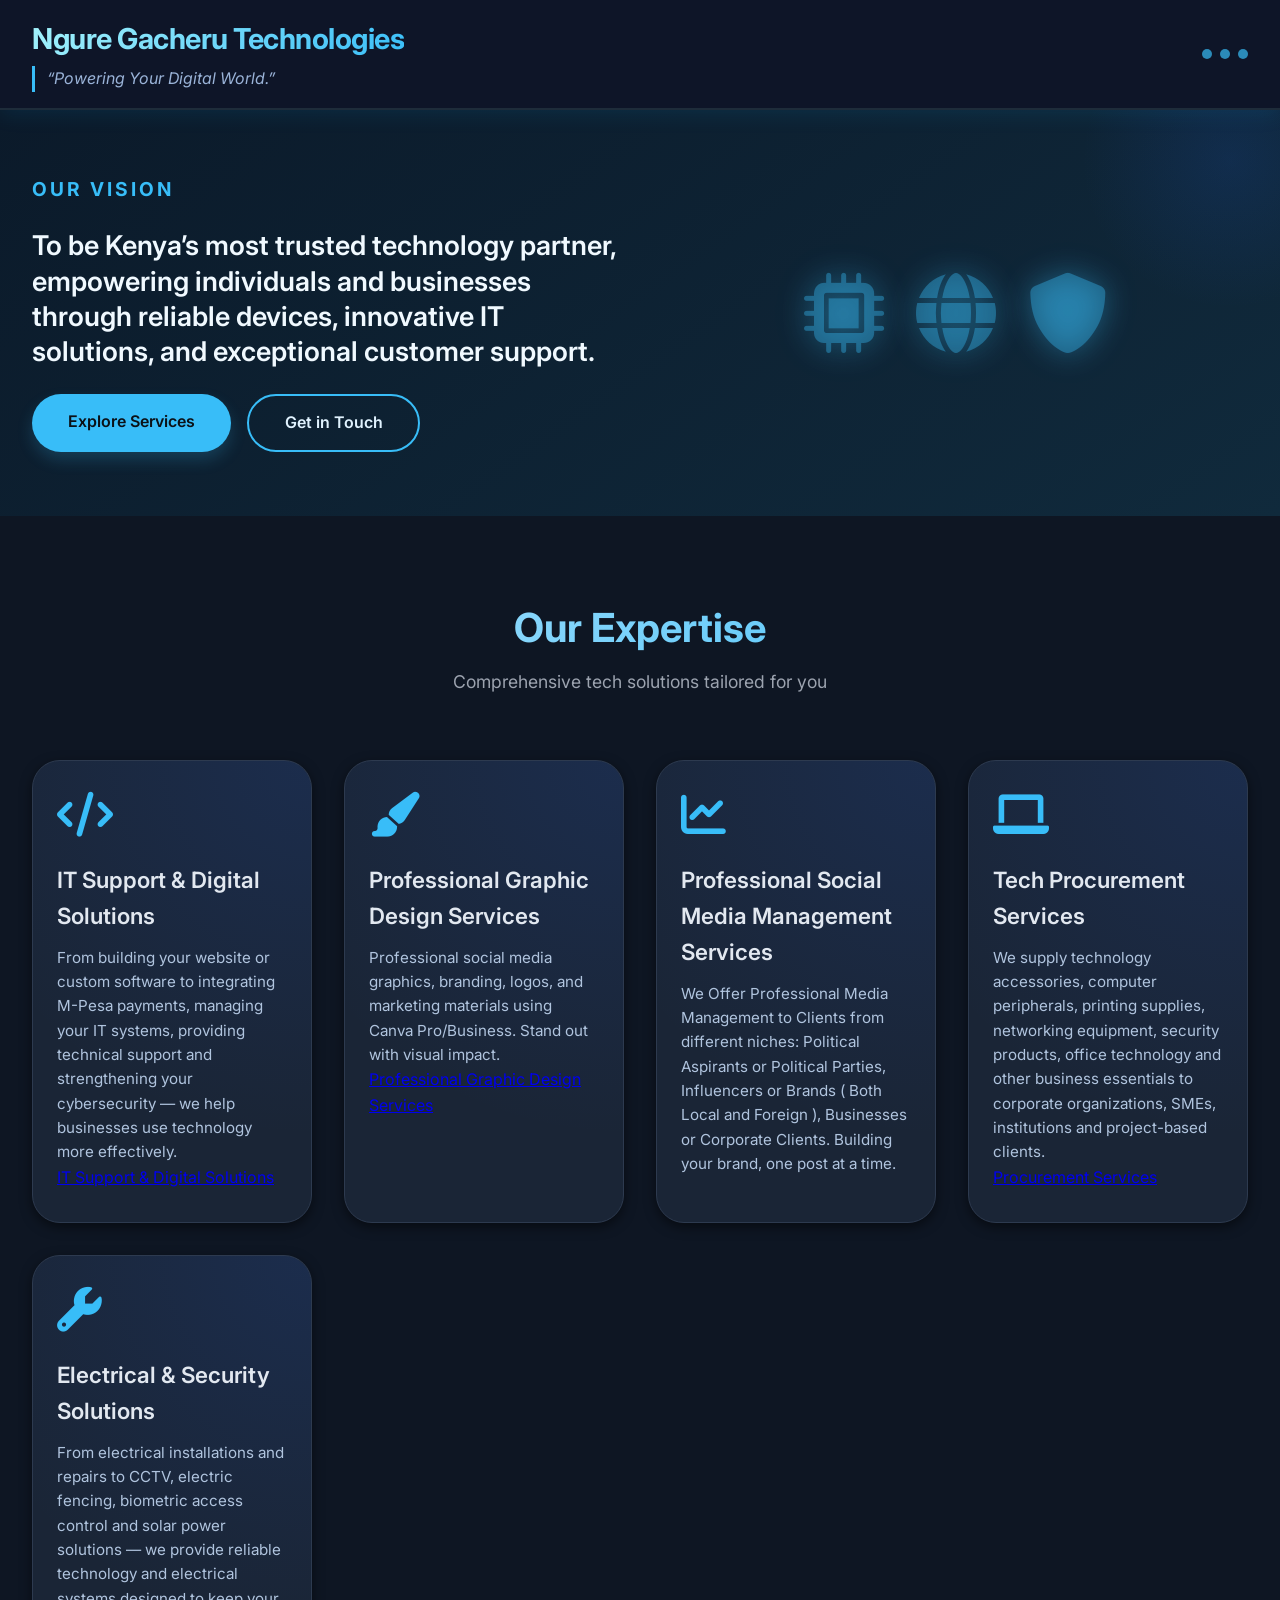
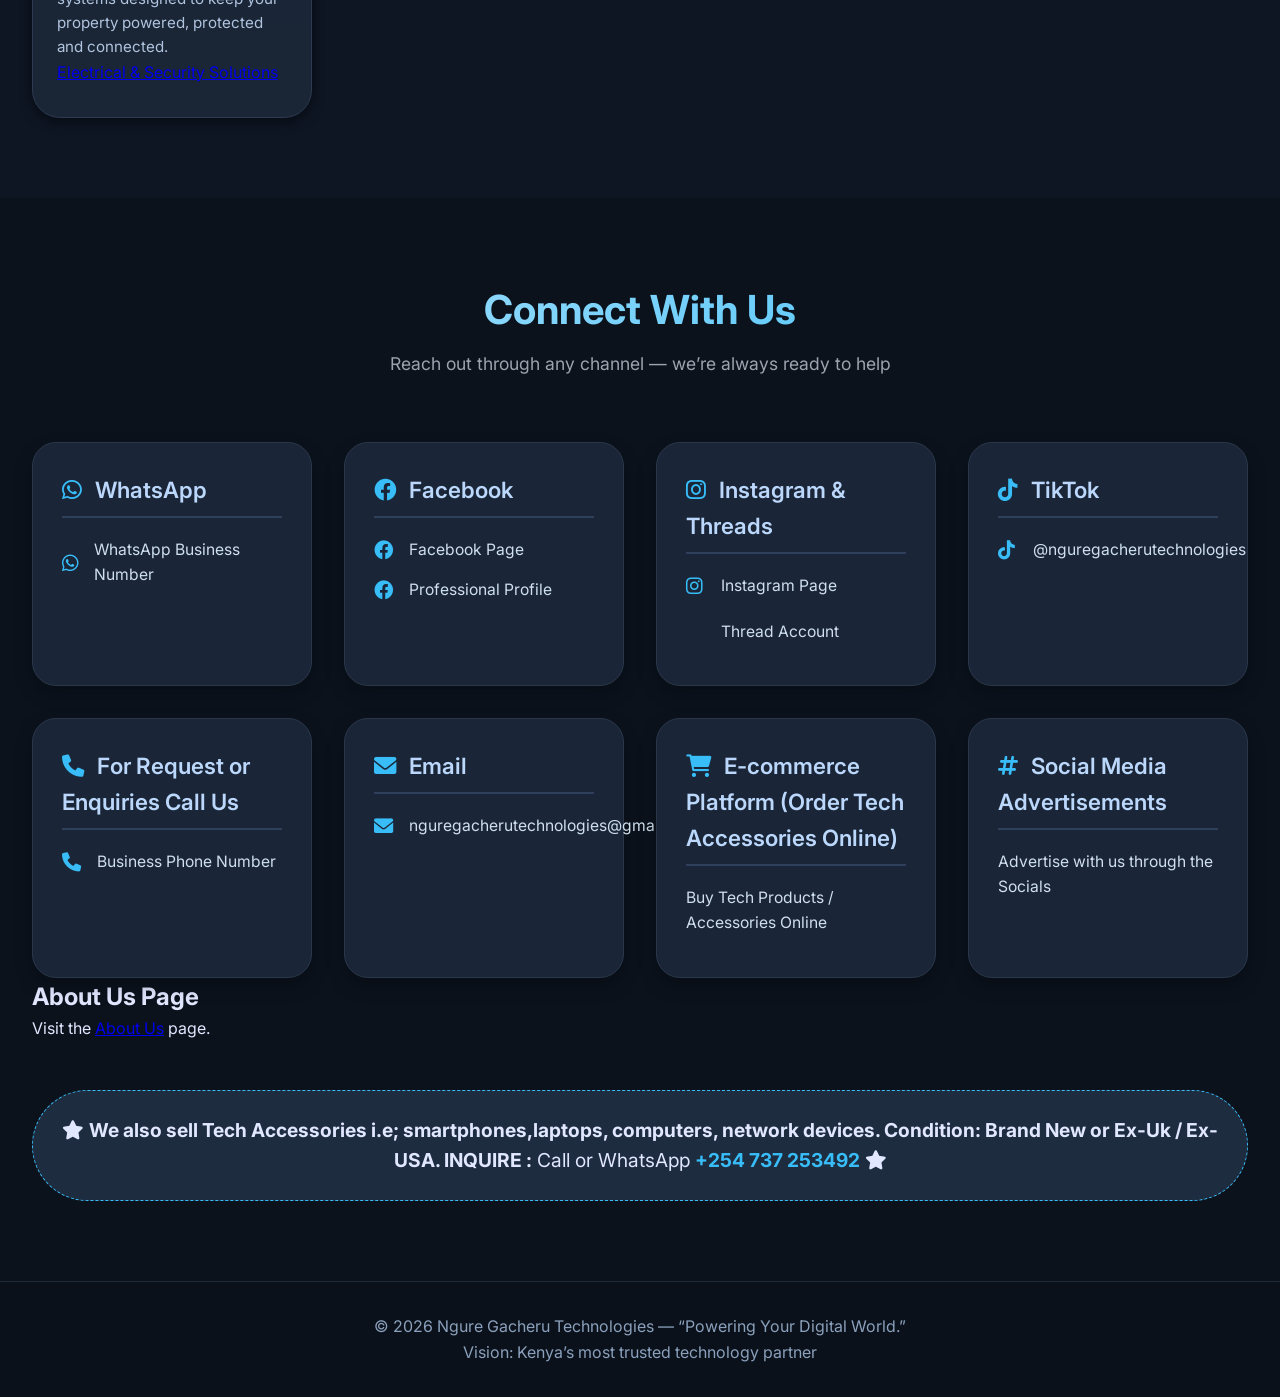
==== commit 95b8f7d0: "Update index.html" ====
--- a/index.html
+++ b/index.html
@@ -75,8 +75,9 @@
           <!-- card 4: Procurement and Deployment -->
           <div class="service-card animate-on-view">
             <i class="fas fa-laptop"></i>
-            <h3>IT Procurement and Deployemnt Services</h3>
-            <p>At Ngure Gacheru Technologies, we provide comprehensive IT Procurement and Deployment Services, where Procurement involves the strategic bulk sourcing of high-quality hardware tailored to your budget, and Deployment covers the professional on-site installation and configuration of these systems. We offer end-to-end solutions to various institutions, specifically focusing on schools, hospitals, and corporate offices to streamline their digital infrastructure.</p>
+            <h3>Tech Procurement Services</h3>
+            <p>We supply technology accessories, computer peripherals, printing supplies, networking equipment, security products, office technology and other business essentials to corporate organizations, SMEs, institutions and project-based clients.</p>
+            <a href="procurement.html"></i> Procurement Services</a>
           </div> 
           <!--card 5: Electrical Works -->
           <div class="service-card animate-on-view">
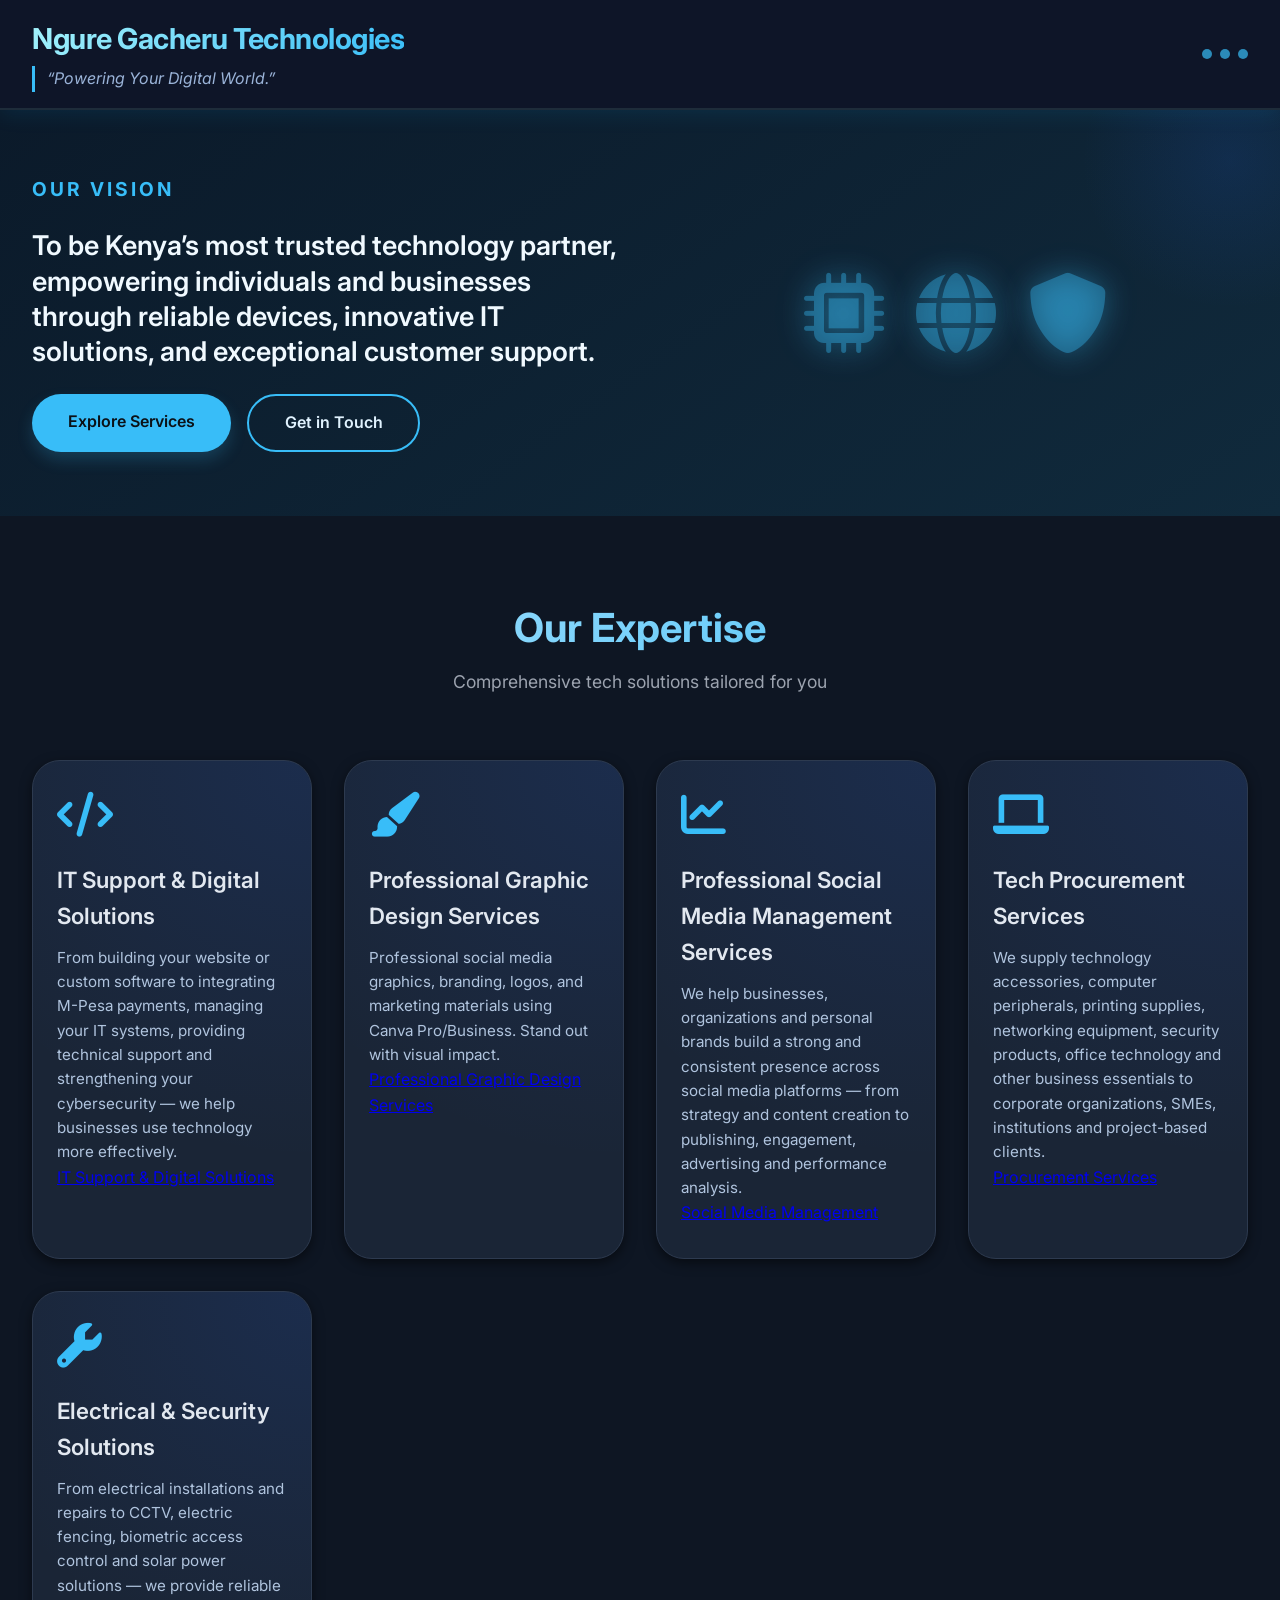
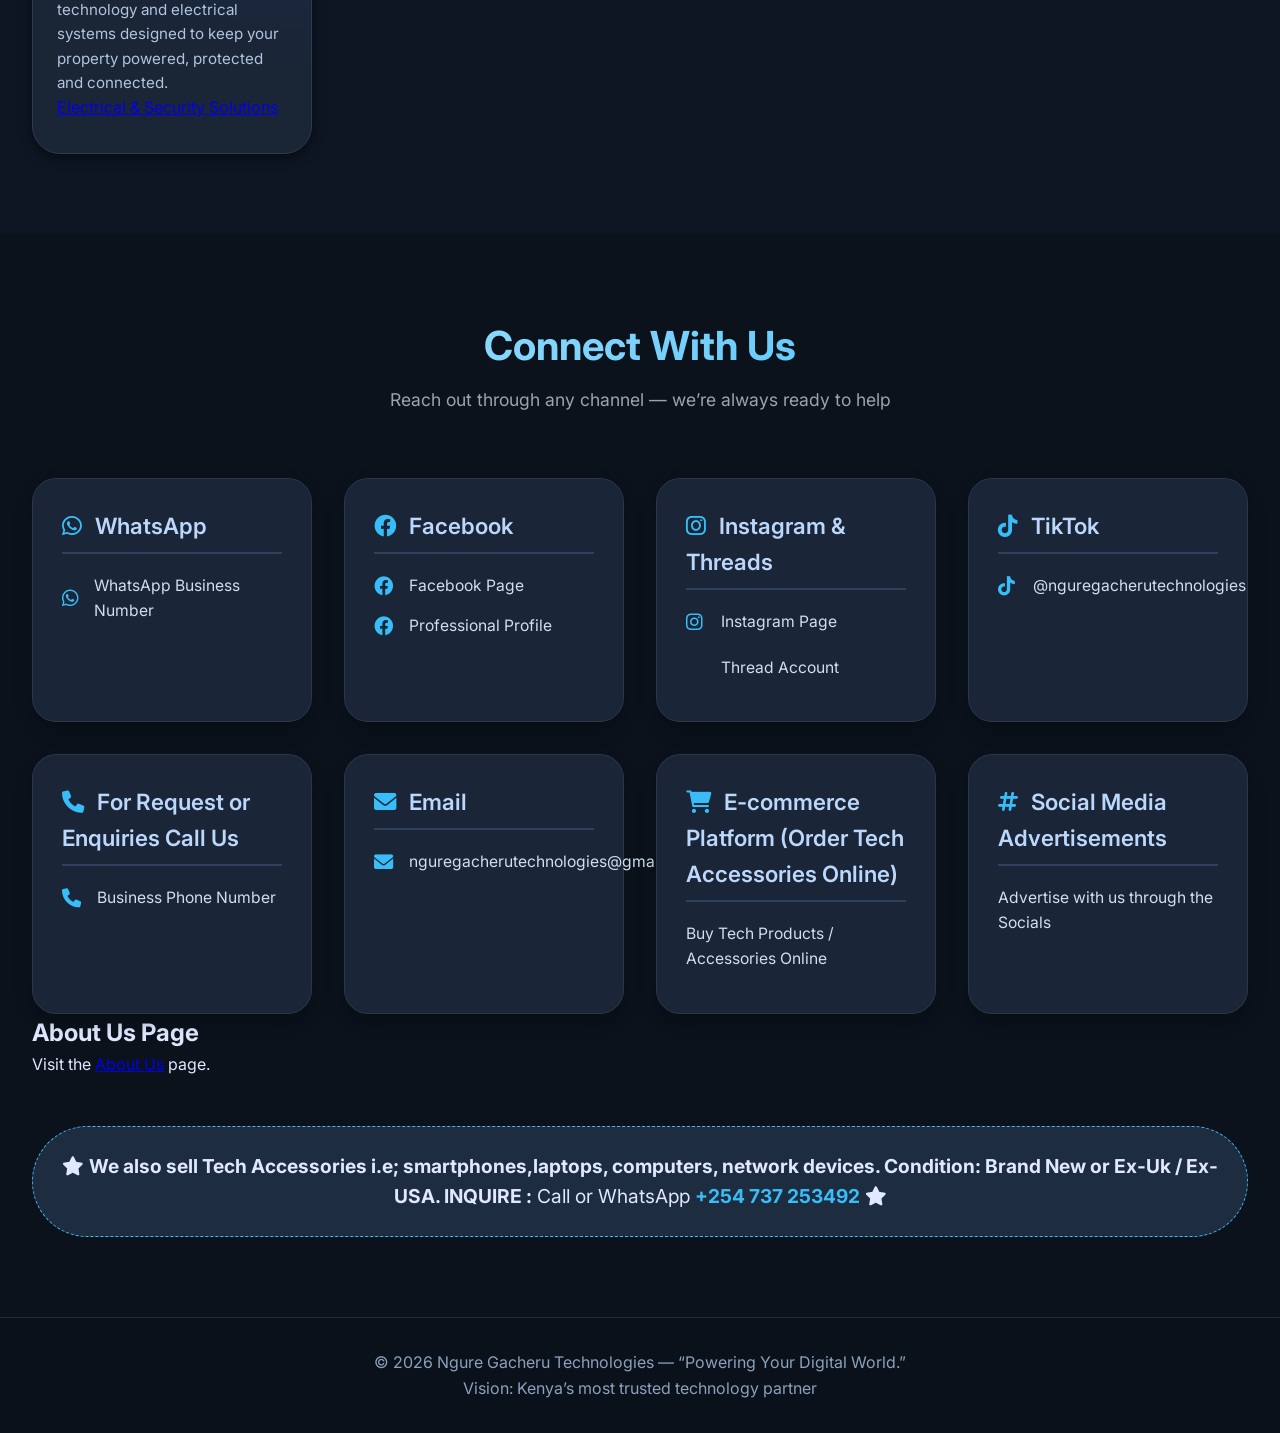
==== commit 513da585: "Fix HTML formatting and structure" ====
--- a/index.html
+++ b/index.html
@@ -70,7 +70,8 @@
           <div class="service-card animate-on-view">
             <i class="fas fa-chart-line"></i>
             <h3>Professional Social Media Management Services</h3>
-            <p>We Offer Professional Media Management to Clients from different niches: Political Aspirants or Political Parties, Influencers or Brands ( Both Local and Foreign ), Businesses or Corporate Clients. Building your brand, one post at a time. </p>
+            <p>We help businesses, organizations and personal brands build a strong and consistent presence across social media platforms — from strategy and content creation to publishing, engagement, advertising and performance analysis.</p>
+            <a href="socialmediamanagement.html"></i> Social Media Management</a>
           </div>
           <!-- card 4: Procurement and Deployment -->
           <div class="service-card animate-on-view">
